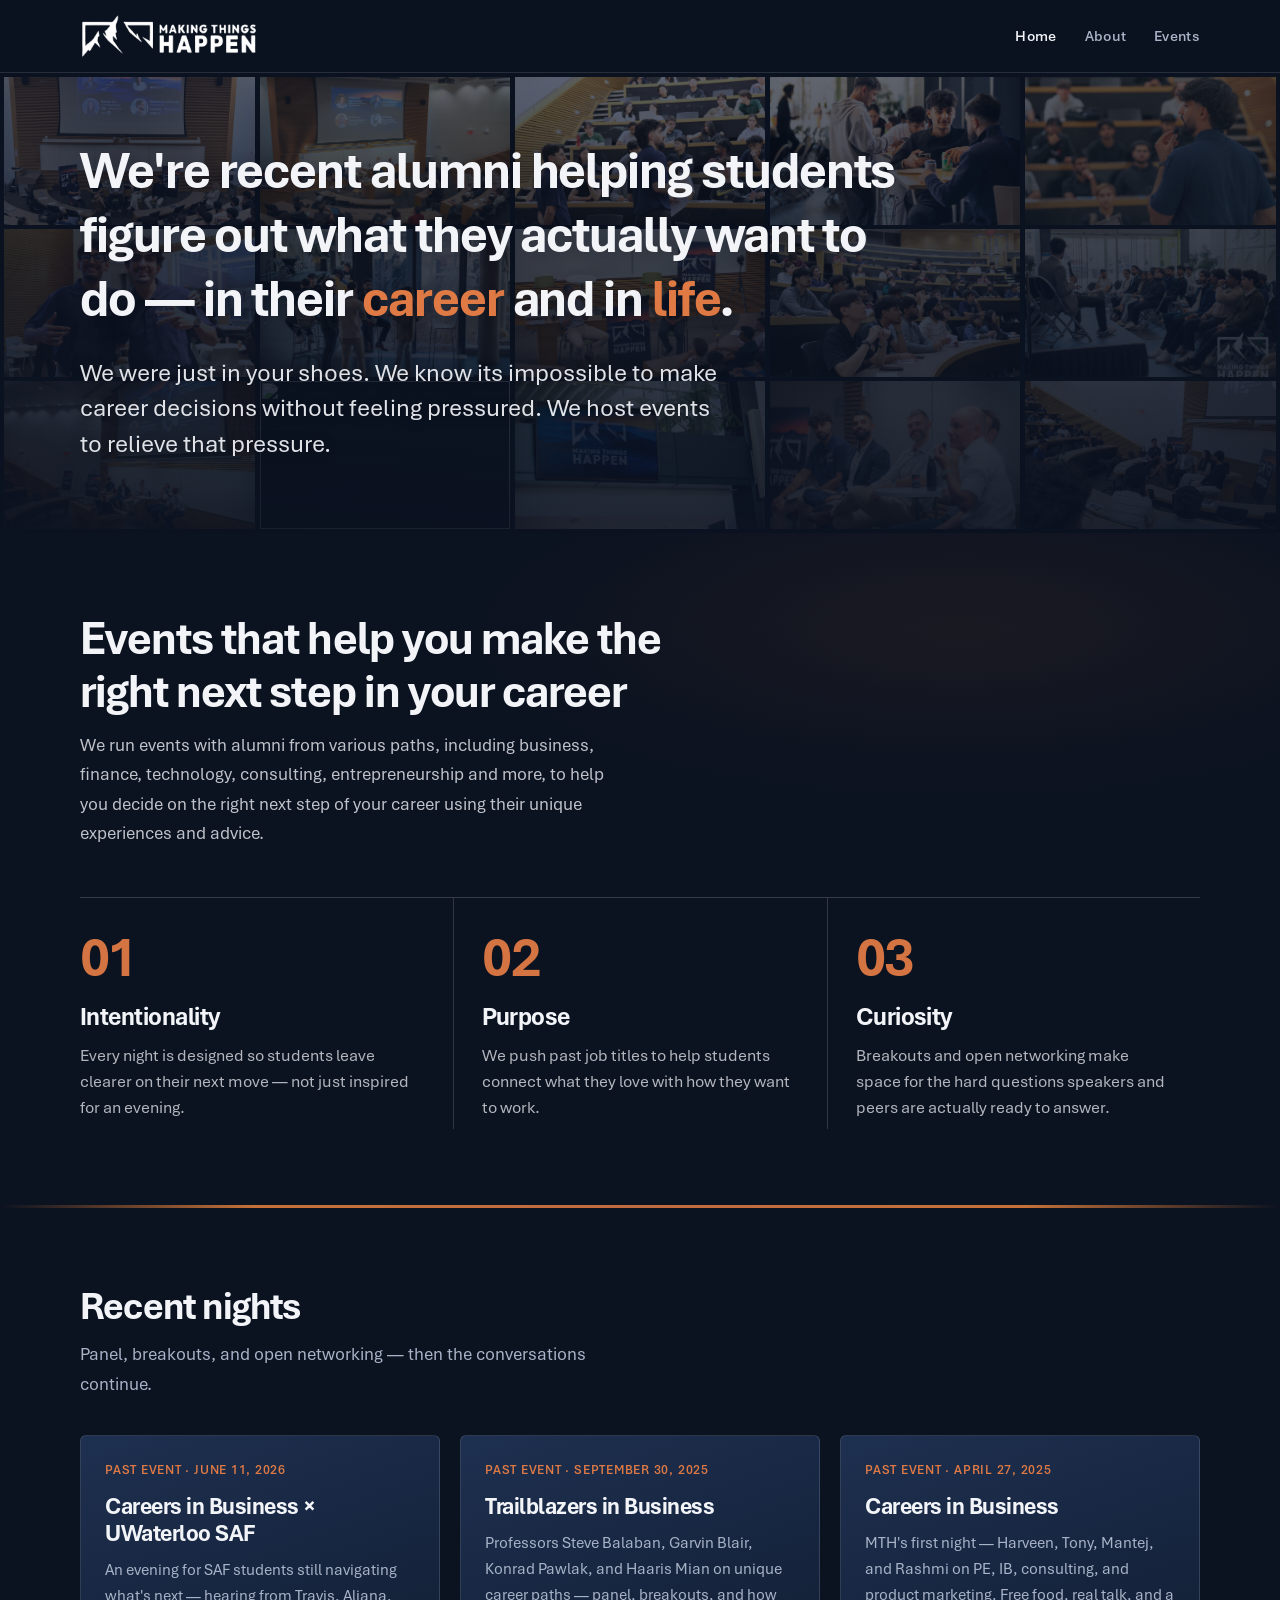
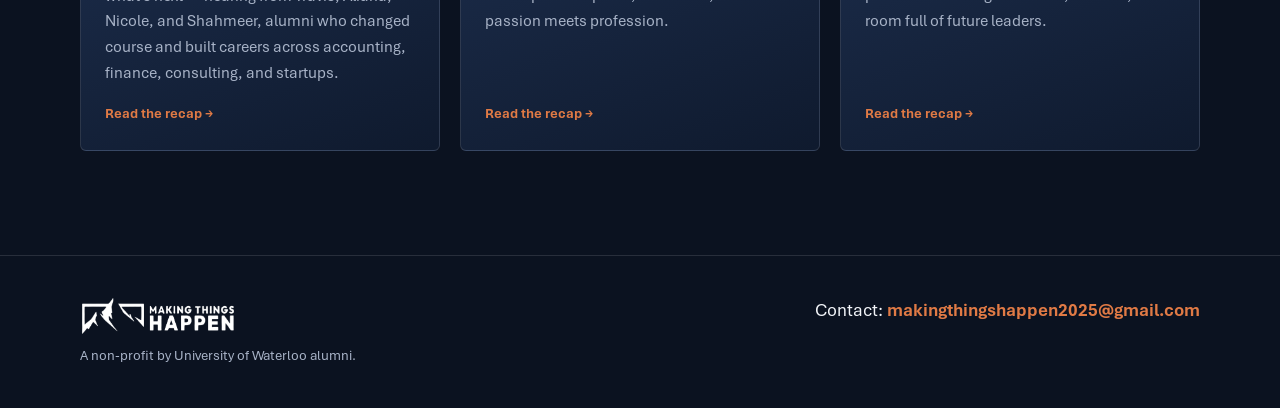
==== index.html @ bfaceff8 "photos" ====
<!DOCTYPE html>
<html lang="en">
  <head>
    <meta charset="utf-8" />
    <meta name="viewport" content="width=device-width, initial-scale=1" />
    <title>Making Things Happen</title>
    <meta
      name="description"
      content="Making Things Happen is a non-profit run by University of Waterloo alumni. Panel events, breakouts, and networking to help students figure out career and life."
    />
        <link rel="icon" href="assets/logos/MTH/favicon.png" type="image/png" />
    <link rel="stylesheet" href="css/styles.css" />
  </head>
  <body>
    <header class="site-header">
      <div class="container nav">
        <a class="logo" href="index.html">
          <img
            class="logo-img"
            src="assets/logos/MTH/mth-logo-horizontal.png"
            alt="Making Things Happen"
            width="480"
            height="120"
          />
        </a>
        <button class="nav-toggle" type="button" aria-label="Menu" aria-expanded="false">
          <span></span><span></span><span></span>
        </button>
        <ul class="nav-links">
          <li><a href="index.html" aria-current="page">Home</a></li>
          <li><a href="about.html">About</a></li>
          <li><a href="events/index.html">Events</a></li>
        </ul>
      </div>
    </header>

    <main>
      <section class="hero" aria-label="Introduction">
        <div class="hero-visual hero-collage" aria-hidden="true">
          <div class="hero-collage-grid">
            <img src="assets/photos/careers-in-business/14.jpg" alt="" loading="eager" />
            <img src="assets/photos/trailblazers-in-business/DSC09768.jpg" alt="" loading="eager" />
            <img src="assets/photos/careers-in-business/7.jpg" alt="" loading="eager" />
            <img src="assets/photos/careers-in-business-brampton/MFM04127-Enhanced-NR.jpg" alt="" loading="eager" />
            <img src="assets/photos/trailblazers-in-business/MFM07100.jpg" alt="" loading="eager" />
            <img src="assets/photos/careers-in-business/22.jpg" alt="" loading="eager" />
            <img src="assets/photos/careers-in-business-brampton/DSC08619-Enhanced-NR.jpg" alt="" loading="lazy" />
            <img src="assets/photos/trailblazers-in-business/MFM07058.jpg" alt="" loading="lazy" />
            <img src="assets/photos/careers-in-business/20.jpg" alt="" loading="lazy" />
            <img src="assets/photos/careers-in-business-brampton/DSC08756-Enhanced-NR.jpg" alt="" loading="lazy" />
            <img src="assets/photos/trailblazers-in-business/DSC09780.jpg" alt="" loading="lazy" />
            <img src="assets/photos/careers-in-business/34.jpg" alt="" loading="lazy" />
            <img src="assets/photos/careers-in-business-brampton/MFM04523-Enhanced-NR.jpg" alt="" loading="lazy" />
            <img src="assets/photos/trailblazers-in-business/MFM06890.jpg" alt="" loading="lazy" />
            <img src="assets/photos/careers-in-business/13.jpg" alt="" loading="lazy" />
          </div>
          <div class="hero-fade"></div>
        </div>
        <div class="hero-content reveal">
          <p class="hero-mission">
            We're recent alumni helping students figure out what they actually want to
            do — in their <span class="accent">career</span> and in
            <span class="accent">life</span>.
          </p>
          <p class="hero-diff">
            We were just in your shoes. We know its impossible to make career decisions
            without feeling pressured. We host events to relieve that pressure.
          </p>
        </div>
      </section>

      <section class="section section--values" id="what-we-do">
        <div class="section-values-bg" aria-hidden="true"></div>
        <div class="container section-values-inner">
          <div class="section-header reveal">
            <h2>Events that help you make the right next step in your career</h2>
            <p>
              We run events with alumni from various paths, including business, finance,
              technology, consulting, entrepreneurship and more, to help you decide on the
              right next step of your career using their unique experiences and advice.
            </p>
          </div>

          <div class="values-grid">
            <!-- PLACEHOLDER – REVIEW: value copy -->
            <article class="value-item reveal">
              <span class="value-num" aria-hidden="true">01</span>
              <h3>Intentionality</h3>
              <p>
                Every night is designed so students leave clearer on their next move — not
                just inspired for an evening.
              </p>
            </article>
            <article class="value-item reveal">
              <span class="value-num" aria-hidden="true">02</span>
              <h3>Purpose</h3>
              <p>
                We push past job titles to help students connect what they love with how
                they want to work.
              </p>
            </article>
            <article class="value-item reveal">
              <span class="value-num" aria-hidden="true">03</span>
              <h3>Curiosity</h3>
              <p>
                Breakouts and open networking make space for the hard questions speakers
                and peers are actually ready to answer.
              </p>
            </article>
          </div>
        </div>
      </section>

      <div class="section-break" aria-hidden="true"></div>

      <section class="section section--events" id="events">
        <div class="container">
          <div class="section-header reveal">
            <h2>Recent nights</h2>
            <!-- PLACEHOLDER – REVIEW: section supporting copy -->
            <p>Panel, breakouts, and open networking — then the conversations continue.</p>
          </div>

          <div class="event-grid">
            <a class="event-tile reveal" href="events/careers-in-business.html">
              <span class="event-tile-meta">Past event · June 11, 2026</span>
              <h3>Careers in Business × UWaterloo SAF</h3>
              <p>
                An evening for SAF students still navigating what's next — hearing from
                Travis, Aliana, Nicole, and Shahmeer, alumni who changed course and built
                careers across accounting, finance, consulting, and startups.
              </p>
              <span class="event-tile-cta">Read the recap →</span>
            </a>

            <a class="event-tile reveal" href="events/trailblazers-in-business.html">
              <span class="event-tile-meta">Past event · September 30, 2025</span>
              <h3>Trailblazers in Business</h3>
              <p>
                Professors Steve Balaban, Garvin Blair, Konrad Pawlak, and Haaris Mian on
                unique career paths — panel, breakouts, and how passion meets profession.
              </p>
              <span class="event-tile-cta">Read the recap →</span>
            </a>

            <a class="event-tile reveal" href="events/careers-in-business-brampton.html">
              <span class="event-tile-meta">Past event · April 27, 2025</span>
              <h3>Careers in Business</h3>
              <p>
                MTH's first night — Harveen, Tony, Mantej, and Rashmi on PE, IB, consulting,
                and product marketing. Free food, real talk, and a room full of future leaders.
              </p>
              <span class="event-tile-cta">Read the recap →</span>
            </a>
          </div>
        </div>
      </section>
    </main>

    <footer class="site-footer">
      <div class="container footer-inner">
        <div class="footer-brand">
          <a class="logo" href="index.html">
            <img
              class="logo-img"
              src="assets/logos/MTH/mth-logo-horizontal.png"
              alt="Making Things Happen"
              width="480"
              height="120"
            />
          </a>
          <!-- PLACEHOLDER – REVIEW: footer tagline -->
          <p class="footer-copy">A non-profit by University of Waterloo alumni.</p>
        </div>
        <p class="footer-contact">
          Contact:
          <!-- PLACEHOLDER – REVIEW: replace with real MTH inbox -->
          <a href="mailto:makingthingshappen2025@gmail.com">makingthingshappen2025@gmail.com</a>
        </p>
      </div>
    </footer>

    <script src="js/main.js"></script>
  </body>
</html>
---- css/styles.css ----
/* Making Things Happen — design tokens from event deck */
@font-face {
  font-family: Aptos;
  src: url("../assets/fonts/Aptos.ttf") format("truetype");
  font-weight: 400;
  font-style: normal;
  font-display: swap;
}

@font-face {
  font-family: Aptos;
  src: url("../assets/fonts/Aptos-SemiBold.ttf") format("truetype");
  font-weight: 600;
  font-style: normal;
  font-display: swap;
}

@font-face {
  font-family: Aptos;
  src: url("../assets/fonts/Aptos-Bold.ttf") format("truetype");
  font-weight: 700;
  font-style: normal;
  font-display: swap;
}

@font-face {
  font-family: Aptos;
  src: url("../assets/fonts/Aptos-ExtraBold.ttf") format("truetype");
  font-weight: 800;
  font-style: normal;
  font-display: swap;
}

@font-face {
  font-family: "Aptos Display";
  src: url("../assets/fonts/Aptos-Display.ttf") format("truetype");
  font-weight: 400;
  font-style: normal;
  font-display: swap;
}

@font-face {
  font-family: "Aptos Display";
  src: url("../assets/fonts/Aptos-Display-Bold.ttf") format("truetype");
  font-weight: 700;
  font-style: normal;
  font-display: swap;
}

:root {
  --navy-deep: #0b1220;
  --navy: #0f1a2e;
  --blue-mid: #16233d;
  --blue-soft: #1e3050;
  --amber-horizon: #e8823c;
  --accent: #e07a45;
  --accent-hover: #f08a55;
  --text: #f2f4f8;
  --text-muted: #a8b3c7;
  --border: rgba(242, 244, 248, 0.12);
  --placeholder: #2a3548;
  --font-display: "Aptos Display", Aptos, "Segoe UI", system-ui, sans-serif;
  --font-body: Aptos, "Segoe UI", system-ui, sans-serif;
  --max: 1120px;
  --nav-h: 4.5rem;
  --ease: cubic-bezier(0.22, 1, 0.36, 1);
}

*,
*::before,
*::after {
  box-sizing: border-box;
}

html {
  scroll-behavior: smooth;
}

body {
  margin: 0;
  font-family: var(--font-body);
  font-size: 1.125rem;
  line-height: 1.65;
  color: var(--text);
  background: var(--navy-deep);
  -webkit-font-smoothing: antialiased;
}

img {
  max-width: 100%;
  height: auto;
  display: block;
}

a {
  color: var(--accent);
  text-decoration-thickness: 1px;
  text-underline-offset: 0.2em;
  transition: color 0.2s ease;
}

a:hover {
  color: var(--accent-hover);
}

h1,
h2,
h3 {
  font-family: var(--font-display);
  font-weight: 700;
  line-height: 1.1;
  letter-spacing: -0.02em;
  margin: 0 0 0.75rem;
}

h1 {
  font-size: clamp(2.25rem, 5.5vw, 3.75rem);
}

h2 {
  font-size: clamp(1.75rem, 3.5vw, 2.5rem);
}

h3 {
  font-size: clamp(1.25rem, 2vw, 1.5rem);
}

p {
  margin: 0 0 1rem;
}

.accent {
  color: var(--accent);
}

.container {
  width: min(100% - 2.5rem, var(--max));
  margin-inline: auto;
}

.sr-only {
  position: absolute;
  width: 1px;
  height: 1px;
  padding: 0;
  margin: -1px;
  overflow: hidden;
  clip: rect(0, 0, 0, 0);
  border: 0;
}

/* —— Nav —— */
.site-header {
  position: sticky;
  top: 0;
  z-index: 100;
  background: rgba(11, 18, 32, 0.85);
  backdrop-filter: blur(12px);
  border-bottom: 1px solid var(--border);
}

.nav {
  display: flex;
  align-items: center;
  justify-content: space-between;
  min-height: var(--nav-h);
  gap: 1rem;
}

.logo {
  display: inline-flex;
  align-items: center;
  color: var(--text);
  text-decoration: none;
  flex-shrink: 0;
}

.logo:hover {
  color: var(--text);
  opacity: 0.92;
}

/* Horizontal lockup — black plate knocked out on dark chrome */
.logo-img {
  display: block;
  height: 2.85rem;
  width: auto;
  max-width: min(320px, 50vw);
  mix-blend-mode: screen;
}

.footer-brand .logo-img {
  height: 2.5rem;
}

@media (max-width: 640px) {
  .logo-img {
    height: 2.25rem;
  }
}

.nav-links {
  display: flex;
  align-items: center;
  gap: 1.75rem;
  list-style: none;
  margin: 0;
  padding: 0;
}

.nav-links a {
  color: var(--text-muted);
  text-decoration: none;
  font-size: 0.95rem;
  font-weight: 600;
  letter-spacing: 0.02em;
}

.nav-links a:hover,
.nav-links a[aria-current="page"] {
  color: var(--text);
}

.nav-toggle {
  display: none;
  background: none;
  border: 1px solid var(--border);
  color: var(--text);
  width: 2.5rem;
  height: 2.5rem;
  border-radius: 4px;
  cursor: pointer;
  padding: 0;
}

.nav-toggle span {
  display: block;
  width: 1.1rem;
  height: 2px;
  background: var(--text);
  margin: 5px auto;
}

@media (max-width: 640px) {
  .nav-toggle {
    display: block;
  }

  .nav-links {
    display: none;
    position: absolute;
    top: var(--nav-h);
    left: 0;
    right: 0;
    flex-direction: column;
    align-items: stretch;
    gap: 0;
    background: var(--navy);
    border-bottom: 1px solid var(--border);
    padding: 0.5rem 0;
  }

  .nav-links.is-open {
    display: flex;
  }

  .nav-links a {
    padding: 0.85rem 1.25rem;
  }
}

/* —— Hero (event photo collage + overlaid copy) —— */
.hero {
  position: relative;
  min-height: min(52vh, 460px);
  display: flex;
  align-items: center;
  overflow: hidden;
  background: var(--navy-deep);
}

.hero-visual {
  position: absolute;
  inset: 0;
  transform: translateZ(0);
  will-change: transform;
}

.hero-collage-grid {
  display: grid;
  grid-template-columns: repeat(5, 1fr);
  grid-template-rows: repeat(3, 1fr);
  gap: 0.28rem;
  width: 100%;
  height: 100%;
  padding: 0.28rem;
}

.hero-collage-grid img {
  width: 100%;
  height: 100%;
  object-fit: cover;
  display: block;
  min-height: 0;
}

.hero-fade {
  position: absolute;
  inset: 0;
  background:
    linear-gradient(
      180deg,
      rgba(11, 18, 32, 0.5) 0%,
      rgba(11, 18, 32, 0.72) 45%,
      rgba(11, 18, 32, 0.88) 100%
    ),
    linear-gradient(
      90deg,
      rgba(11, 18, 32, 0.45) 0%,
      rgba(11, 18, 32, 0.25) 50%,
      rgba(11, 18, 32, 0.4) 100%
    );
  pointer-events: none;
}

.hero-content {
  position: relative;
  z-index: 2;
  width: min(100% - 2.5rem, var(--max));
  margin: 0 auto;
  padding: 1.75rem 0 2rem;
}

@media (max-width: 900px) {
  .hero-collage-grid {
    grid-template-columns: repeat(4, 1fr);
    grid-template-rows: repeat(4, 1fr);
  }

  .hero-collage-grid img:nth-child(n + 13) {
    display: none;
  }
}

@media (max-width: 700px) {
  .hero {
    min-height: min(48vh, 400px);
  }

  .hero-collage-grid {
    grid-template-columns: repeat(3, 1fr);
    grid-template-rows: repeat(3, 1fr);
  }

  .hero-collage-grid img:nth-child(n + 10) {
    display: none;
  }

  .hero-content {
    padding: 1.35rem 0 1.5rem;
  }
}

.hero-mission {
  max-width: 52rem;
  font-family: var(--font-display);
  font-size: clamp(1.85rem, 4.8vw, 3.35rem);
  line-height: 1.2;
  font-weight: 700;
  letter-spacing: -0.02em;
  margin-bottom: 1.5rem;
  text-shadow: 0 2px 24px rgba(11, 18, 32, 0.45);
}

.hero-diff {
  max-width: 40rem;
  color: var(--text);
  font-size: clamp(1.15rem, 2.4vw, 1.55rem);
  line-height: 1.45;
  font-weight: 500;
  margin-bottom: 0;
  opacity: 0.92;
  text-shadow: 0 1px 16px rgba(11, 18, 32, 0.4);
}

.hero-diff .accent {
  color: var(--accent);
  font-weight: 700;
}

/* Page hero (inner pages) — same mountain treatment as home */
.page-hero {
  position: relative;
  padding: 3.5rem 0 2.75rem;
  border-bottom: 1px solid var(--border);
  background: var(--navy-deep);
  overflow: hidden;
}

.page-hero::before {
  content: "";
  position: absolute;
  inset: 0;
  background:
    linear-gradient(
      90deg,
      rgba(11, 18, 32, 0.78) 0%,
      rgba(11, 18, 32, 0.5) 55%,
      rgba(11, 18, 32, 0.35) 100%
    ),
    url("../assets/mth-background.png") center 40% / cover no-repeat;
  z-index: 0;
}

.page-hero .container {
  position: relative;
  z-index: 1;
}

.page-hero p {
  max-width: 36rem;
  color: var(--text-muted);
  margin-bottom: 0;
}

/* —— Sections —— */
.section {
  padding: 4.5rem 0;
}

.section--tight-top {
  padding-top: 0;
}

.prose-narrow {
  max-width: 40rem;
}

.section-header {
  margin-bottom: 2.25rem;
}

.section-header p {
  color: var(--text-muted);
  max-width: 34rem;
  margin-bottom: 0;
}

.section-label {
  font-size: 0.8rem;
  font-weight: 700;
  letter-spacing: 0.12em;
  text-transform: uppercase;
  color: var(--accent);
  margin-bottom: 0.5rem;
}

/* —— Values (mountain band + numbered columns) —— */
.section--values {
  position: relative;
  padding: 5rem 0 4.75rem;
  overflow: hidden;
  border: none;
  background: var(--navy-deep);
}

.section-values-bg {
  position: absolute;
  inset: 0;
  background:
    linear-gradient(
      180deg,
      rgba(11, 18, 32, 0.62) 0%,
      rgba(11, 18, 32, 0.78) 50%,
      rgba(11, 18, 32, 0.92) 100%
    ),
    radial-gradient(ellipse 70% 45% at 75% 15%, rgba(232, 130, 60, 0.2) 0%, transparent 55%),
    url("../assets/mth-background.png") center 35% / cover no-repeat;
  z-index: 0;
}

.section-values-inner {
  position: relative;
  z-index: 1;
}

.section--values .section-header {
  max-width: 40rem;
  margin-bottom: 3rem;
}

.section--values .section-header h2 {
  font-size: clamp(2rem, 4.5vw, 3rem);
}

.section--values .section-header p:not(.section-label) {
  color: rgba(242, 244, 248, 0.78);
  font-size: 1.12rem;
}

.values-grid {
  display: grid;
  grid-template-columns: repeat(3, 1fr);
  gap: 0;
  border-top: 1px solid rgba(242, 244, 248, 0.18);
}

@media (max-width: 800px) {
  .values-grid {
    grid-template-columns: 1fr;
    border-top: none;
  }
}

.value-item {
  position: relative;
  padding: 2rem 1.75rem 0.5rem 0;
  border: none;
  background: none;
}

.value-item + .value-item {
  padding-left: 1.75rem;
  border-left: 1px solid rgba(242, 244, 248, 0.16);
}

@media (max-width: 800px) {
  .value-item {
    padding: 1.75rem 0;
    border-top: 1px solid rgba(242, 244, 248, 0.16);
  }

  .value-item + .value-item {
    padding-left: 0;
    border-left: none;
  }
}

.value-num {
  display: block;
  font-family: var(--font-display);
  font-size: clamp(2.5rem, 5vw, 3.5rem);
  font-weight: 700;
  line-height: 1;
  letter-spacing: -0.03em;
  color: var(--accent);
  margin-bottom: 1rem;
  opacity: 0.95;
}

.value-item h3 {
  font-size: clamp(1.35rem, 2.5vw, 1.65rem);
  color: var(--text);
  margin-bottom: 0.75rem;
}

.value-item p {
  color: rgba(242, 244, 248, 0.72);
  font-size: 1.05rem;
  line-height: 1.55;
  margin-bottom: 0;
  max-width: 22rem;
}

/* Amber horizon rule between values and events */
.section-break {
  height: 3px;
  background: linear-gradient(
    90deg,
    transparent 0%,
    var(--amber-horizon) 20%,
    var(--accent) 50%,
    var(--amber-horizon) 80%,
    transparent 100%
  );
  opacity: 0.85;
}

.section--events {
  padding-top: 4.75rem;
  background: var(--navy-deep);
}

/* —— Event tiles —— */
.event-grid {
  display: grid;
  grid-template-columns: repeat(3, 1fr);
  gap: 1.25rem;
}

@media (max-width: 900px) {
  .event-grid {
    grid-template-columns: 1fr 1fr;
  }
}

@media (max-width: 560px) {
  .event-grid {
    grid-template-columns: 1fr;
  }
}

.event-tile {
  display: flex;
  flex-direction: column;
  min-height: 16rem;
  padding: 1.5rem;
  background: linear-gradient(160deg, var(--blue-soft) 0%, var(--navy) 100%);
  border: 1px solid var(--border);
  border-radius: 6px;
  color: var(--text);
  text-decoration: none;
  transition: border-color 0.25s var(--ease), transform 0.25s var(--ease);
}

.event-tile:hover {
  color: var(--text);
  border-color: rgba(224, 122, 69, 0.45);
  transform: translateY(-3px);
}

.event-tile.is-placeholder {
  background: var(--placeholder);
  border-style: dashed;
  opacity: 0.55;
  cursor: default;
  pointer-events: none;
}

.event-tile.is-placeholder:hover {
  transform: none;
  border-color: var(--border);
}

.event-tile-meta {
  font-size: 0.8rem;
  font-weight: 600;
  letter-spacing: 0.06em;
  text-transform: uppercase;
  color: var(--accent);
  margin-bottom: 0.75rem;
}

.event-tile.is-placeholder .event-tile-meta {
  color: var(--text-muted);
}

.event-tile h3 {
  margin-bottom: 0.65rem;
}

.event-tile p {
  color: var(--text-muted);
  font-size: 0.98rem;
  flex: 1;
  margin-bottom: 1rem;
}

.event-tile-cta {
  font-size: 0.9rem;
  font-weight: 700;
  color: var(--accent);
  margin-top: auto;
}

/* —— Team —— */
.team-grid {
  display: grid;
  grid-template-columns: repeat(2, minmax(0, 260px));
  justify-content: center;
  gap: 2.75rem 3.5rem;
  margin-inline: auto;
}

@media (max-width: 700px) {
  .team-grid {
    grid-template-columns: minmax(0, 260px);
    gap: 3rem;
  }
}

.team-card {
  display: flex;
  flex-direction: column;
  align-items: center;
  text-align: center;
  gap: 1.15rem;
}

.team-photo {
  width: 100%;
  aspect-ratio: 1 / 1;
  background: var(--placeholder);
  border: 1px solid var(--border);
  border-radius: 4px;
  overflow: hidden;
}

.team-photo img {
  width: 100%;
  height: 100%;
  object-fit: cover;
}

.team-info {
  display: flex;
  flex-direction: column;
  align-items: center;
  width: 100%;
}

.team-name {
  margin-bottom: 0.2rem;
  font-size: clamp(1.35rem, 2.5vw, 1.65rem);
}

.team-school {
  color: var(--text-muted);
  font-size: 1rem;
  margin-bottom: 1.15rem;
}

.employer-logos {
  display: flex;
  flex-direction: column;
  align-items: center;
  justify-content: flex-start;
  gap: 1.15rem;
  width: 100%;
}

/* Shared logo slot — same visual weight, truly centered */
.employer-logos img {
  display: block;
  width: 132px;
  height: 40px;
  margin-inline: auto;
  object-fit: contain;
  object-position: center;
  opacity: 0.95;
}

.employer-logos img.logo-bcg {
  width: 168px;
  height: 56px;
}

/* Dark wordmarks that need to read white on navy */
.employer-logos img.logo-invert {
  filter: brightness(0) invert(1);
}

/* —— Event recap —— */
.event-banner {
  position: relative;
  min-height: 280px;
  background:
    radial-gradient(ellipse 80% 60% at 50% 100%, rgba(232, 130, 60, 0.4) 0%, transparent 60%),
    linear-gradient(180deg, var(--blue-mid) 0%, var(--navy-deep) 100%);
  border-bottom: 1px solid var(--border);
  display: flex;
  align-items: flex-end;
}

.event-banner .container {
  padding: 3rem 0 2.5rem;
}

.event-banner .event-tile-meta {
  margin-bottom: 0.5rem;
}

.panel-list {
  list-style: none;
  margin: 0;
  padding: 0;
  display: grid;
  grid-template-columns: repeat(4, 1fr);
  gap: 1.5rem;
}

@media (max-width: 900px) {
  .panel-list {
    grid-template-columns: repeat(2, 1fr);
  }
}

@media (max-width: 480px) {
  .panel-list {
    grid-template-columns: 1fr;
  }
}

.panel-list li {
  display: flex;
  flex-direction: column;
  gap: 0.85rem;
  padding: 0;
  border: none;
}

.panel-list li:first-child {
  border-top: none;
}

.panel-photo {
  aspect-ratio: 1 / 1;
  border-radius: 4px;
  overflow: hidden;
  background: var(--placeholder);
  border: 1px solid var(--border);
}

.panel-photo img {
  width: 100%;
  height: 100%;
  object-fit: cover;
}

.panel-name {
  font-family: var(--font-display);
  font-size: 1.05rem;
  font-weight: 700;
  margin: 0;
}

.panel-role {
  color: var(--text-muted);
  font-size: 0.95rem;
  margin: 0;
  line-height: 1.35;
}

.photo-gallery {
  display: grid;
  grid-template-columns: repeat(3, 1fr);
  gap: 0.75rem;
}

@media (max-width: 700px) {
  .photo-gallery {
    grid-template-columns: 1fr 1fr;
  }
}

.photo-slot {
  aspect-ratio: 4 / 3;
  background: var(--placeholder);
  border-radius: 4px;
  overflow: hidden;
}

.photo-slot img {
  width: 100%;
  height: 100%;
  object-fit: cover;
  display: block;
}

.takeaways {
  background: var(--navy);
  border: 1px solid var(--border);
  border-radius: 6px;
  padding: 1.75rem 1.5rem;
}

.takeaways ul {
  margin: 0;
  padding-left: 1.25rem;
  color: var(--text-muted);
}

.takeaways li {
  margin-bottom: 0.5rem;
}

.takeaways li:last-child {
  margin-bottom: 0;
}

.back-link {
  margin-top: 2rem;
  color: var(--text-muted);
}

/* —— Footer —— */
.site-footer {
  border-top: 1px solid var(--border);
  padding: 2.5rem 0;
  margin-top: 2rem;
}

.footer-inner {
  display: flex;
  flex-wrap: wrap;
  align-items: flex-start;
  justify-content: space-between;
  gap: 1.5rem;
}

.footer-brand {
  display: flex;
  flex-direction: column;
  gap: 0.5rem;
}

.footer-copy {
  color: var(--text-muted);
  font-size: 0.9rem;
  margin: 0;
}

.footer-contact a {
  font-weight: 700;
  text-decoration: none;
}

.footer-contact a:hover {
  text-decoration: underline;
}

/* —— Reveal on scroll —— */
.reveal {
  opacity: 0;
  transform: translateY(18px);
  transition: opacity 0.7s var(--ease), transform 0.7s var(--ease);
}

.reveal.is-visible {
  opacity: 1;
  transform: none;
}

.hero .reveal.is-visible {
  transition-delay: 0.1s;
}
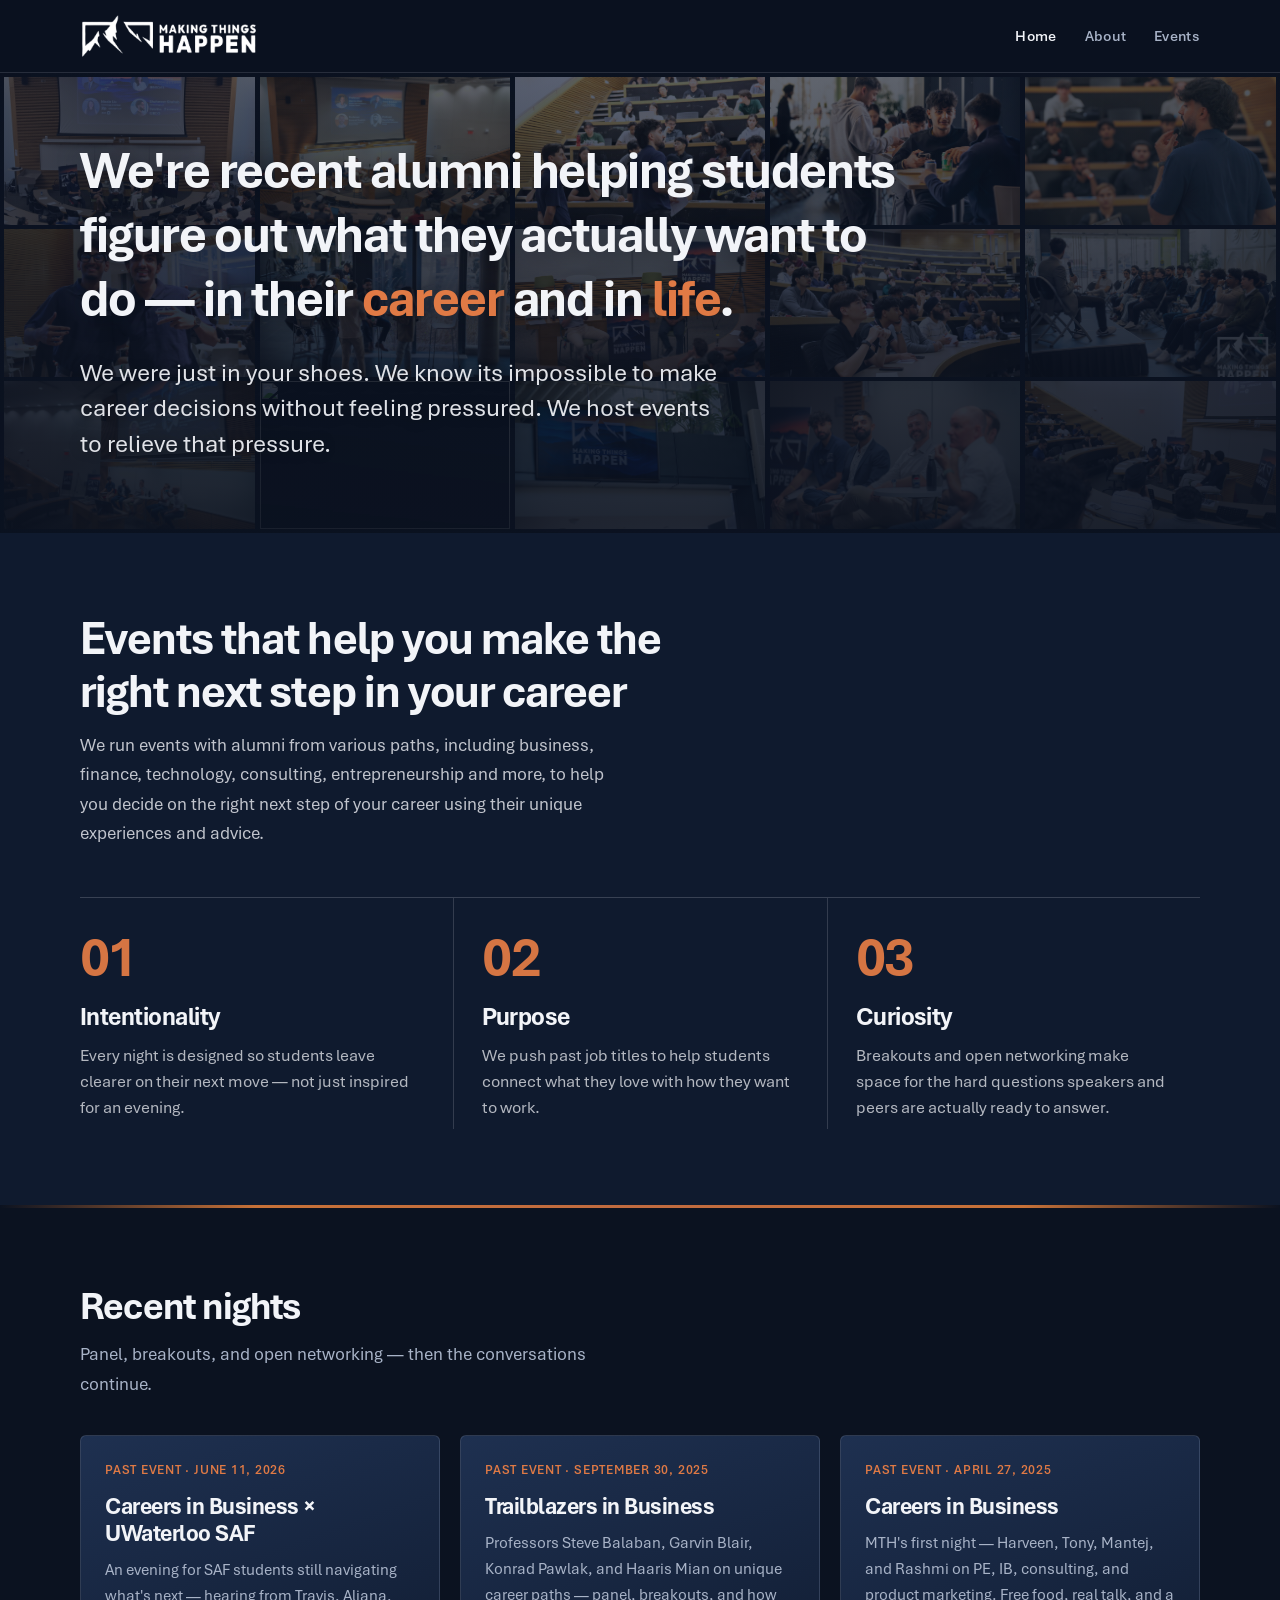
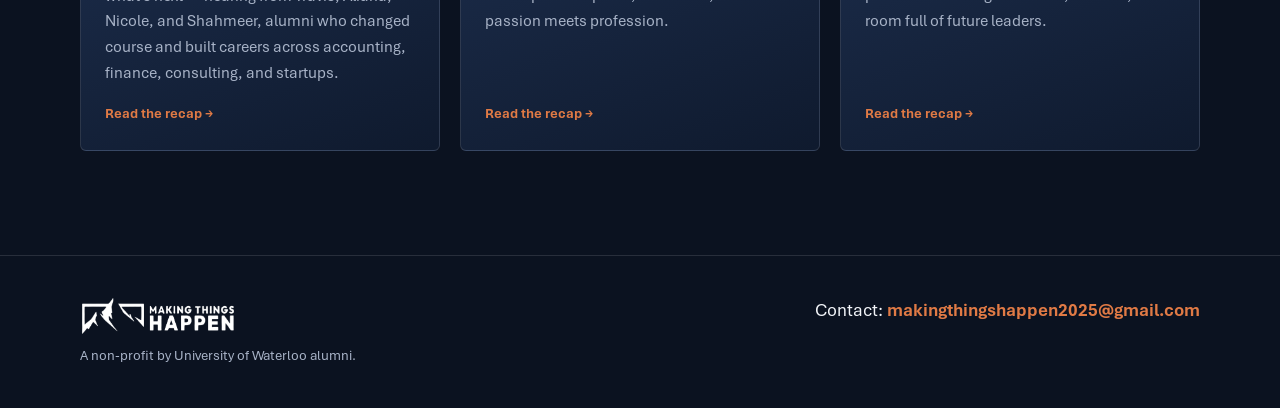
==== commit 9592e450: "background" ====
--- a/index.html
+++ b/index.html
@@ -70,7 +70,6 @@
       </section>
 
       <section class="section section--values" id="what-we-do">
-        <div class="section-values-bg" aria-hidden="true"></div>
         <div class="container section-values-inner">
           <div class="section-header reveal">
             <h2>Events that help you make the right next step in your career</h2>
--- a/css/styles.css
+++ b/css/styles.css
@@ -455,28 +455,13 @@
   margin-bottom: 0.5rem;
 }
 
-/* —— Values (mountain band + numbered columns) —— */
+/* —— Values (numbered columns — distinct from event tiles) —— */
 .section--values {
   position: relative;
   padding: 5rem 0 4.75rem;
   overflow: hidden;
   border: none;
-  background: var(--navy-deep);
-}
-
-.section-values-bg {
-  position: absolute;
-  inset: 0;
-  background:
-    linear-gradient(
-      180deg,
-      rgba(11, 18, 32, 0.62) 0%,
-      rgba(11, 18, 32, 0.78) 50%,
-      rgba(11, 18, 32, 0.92) 100%
-    ),
-    radial-gradient(ellipse 70% 45% at 75% 15%, rgba(232, 130, 60, 0.2) 0%, transparent 55%),
-    url("../assets/mth-background.png") center 35% / cover no-repeat;
-  z-index: 0;
+  background: var(--navy);
 }
 
 .section-values-inner {
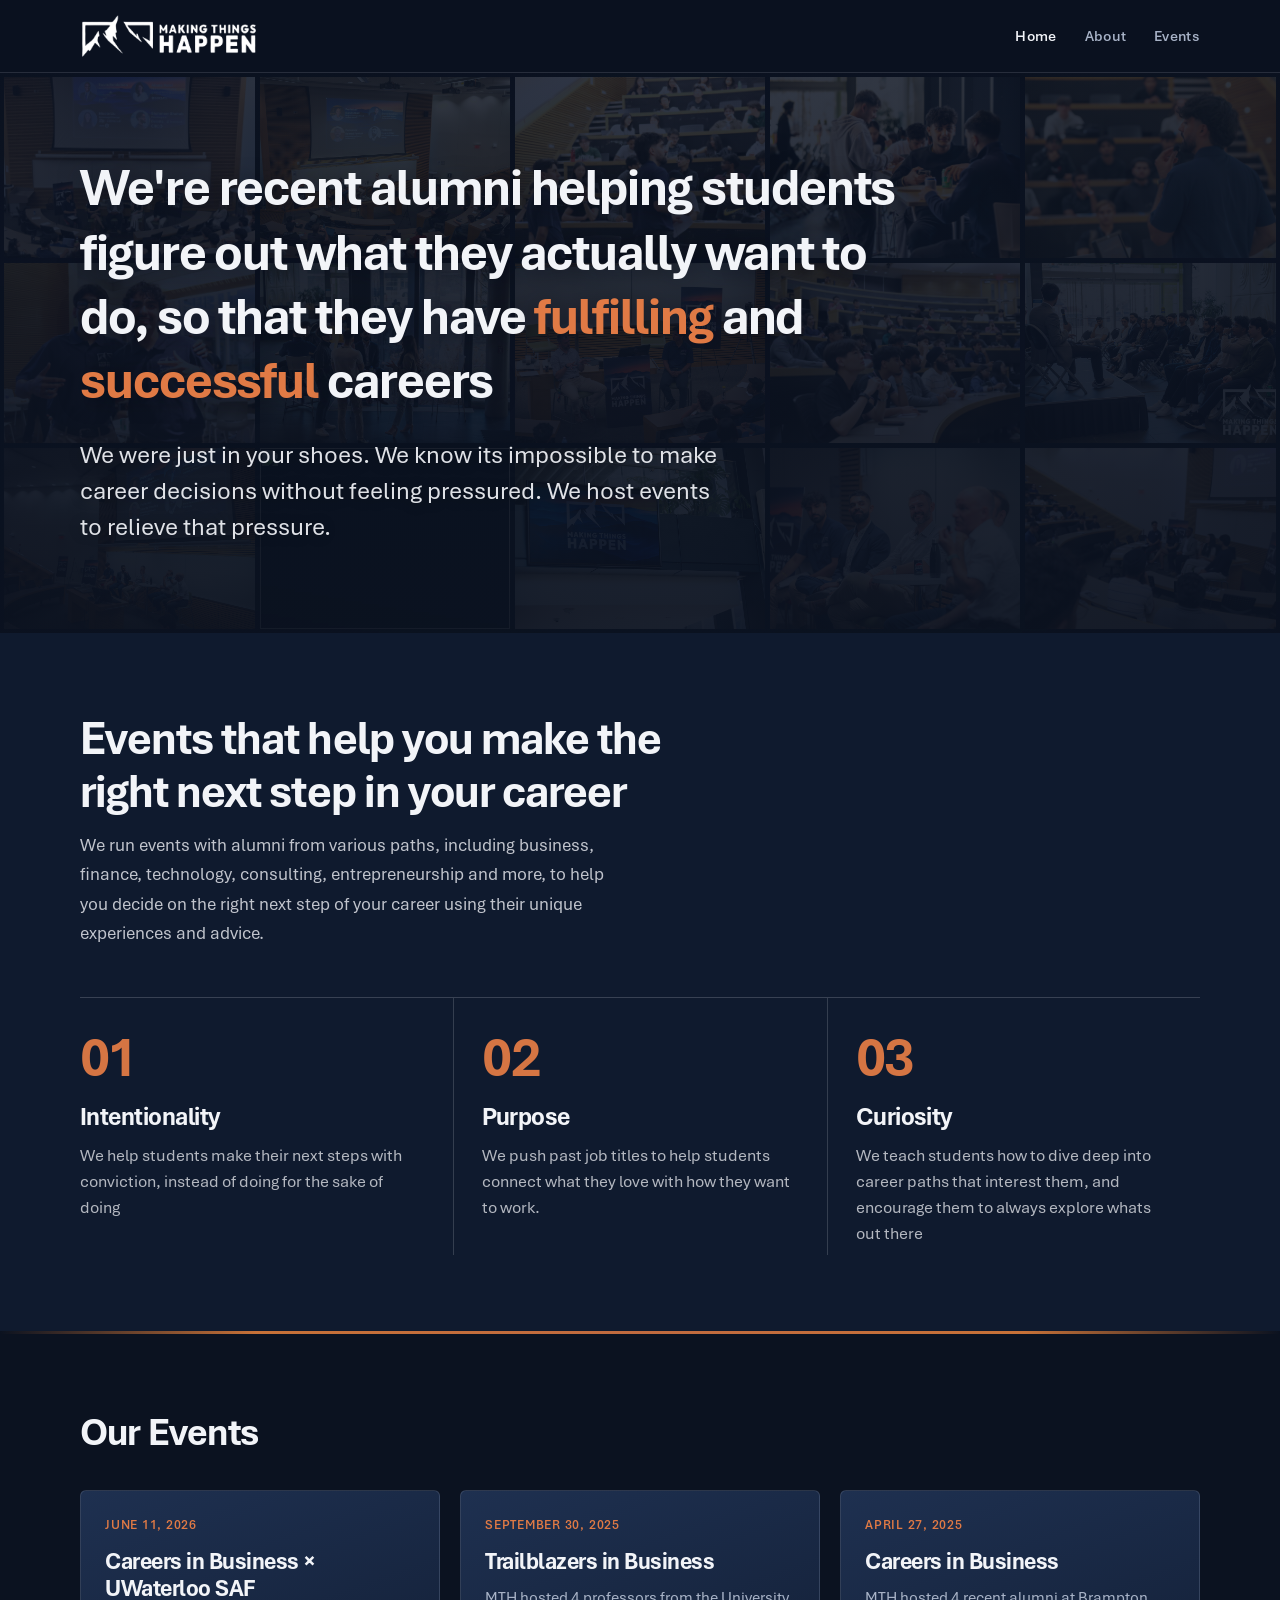
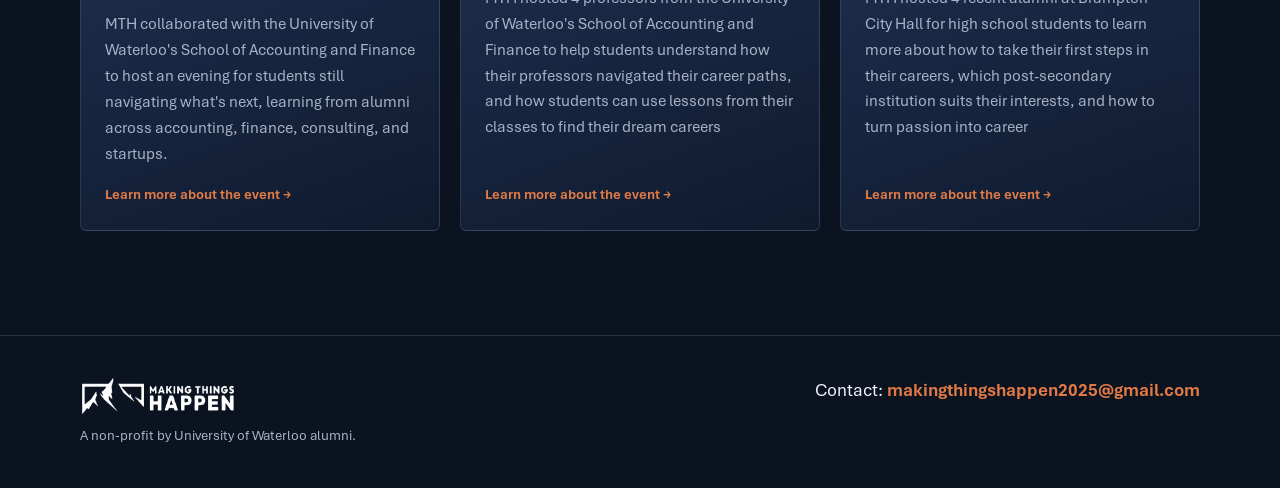
==== commit 919c6aed: "text" ====
--- a/index.html
+++ b/index.html
@@ -59,8 +59,8 @@
         <div class="hero-content reveal">
           <p class="hero-mission">
             We're recent alumni helping students figure out what they actually want to
-            do — in their <span class="accent">career</span> and in
-            <span class="accent">life</span>.
+            do, so that they have <span class="accent">fulfilling</span> and
+            <span class="accent">successful</span> careers
           </p>
           <p class="hero-diff">
             We were just in your shoes. We know its impossible to make career decisions
@@ -86,8 +86,8 @@
               <span class="value-num" aria-hidden="true">01</span>
               <h3>Intentionality</h3>
               <p>
-                Every night is designed so students leave clearer on their next move — not
-                just inspired for an evening.
+                We help students make their next steps with conviction, instead of doing
+                for the sake of doing
               </p>
             </article>
             <article class="value-item reveal">
@@ -102,8 +102,8 @@
               <span class="value-num" aria-hidden="true">03</span>
               <h3>Curiosity</h3>
               <p>
-                Breakouts and open networking make space for the hard questions speakers
-                and peers are actually ready to answer.
+                We teach students how to dive deep into career paths that interest them,
+                and encourage them to always explore whats out there
               </p>
             </article>
           </div>
@@ -115,41 +115,43 @@
       <section class="section section--events" id="events">
         <div class="container">
           <div class="section-header reveal">
-            <h2>Recent nights</h2>
-            <!-- PLACEHOLDER – REVIEW: section supporting copy -->
-            <p>Panel, breakouts, and open networking — then the conversations continue.</p>
+            <h2>Our Events</h2>
           </div>
 
           <div class="event-grid">
             <a class="event-tile reveal" href="events/careers-in-business.html">
-              <span class="event-tile-meta">Past event · June 11, 2026</span>
+              <span class="event-tile-meta">June 11, 2026</span>
               <h3>Careers in Business × UWaterloo SAF</h3>
               <p>
-                An evening for SAF students still navigating what's next — hearing from
-                Travis, Aliana, Nicole, and Shahmeer, alumni who changed course and built
-                careers across accounting, finance, consulting, and startups.
+                MTH collaborated with the University of Waterloo's School of Accounting and
+                Finance to host an evening for students still navigating what's next, learning
+                from alumni across accounting, finance, consulting, and startups.
               </p>
-              <span class="event-tile-cta">Read the recap →</span>
+              <span class="event-tile-cta">Learn more about the event →</span>
             </a>
 
             <a class="event-tile reveal" href="events/trailblazers-in-business.html">
-              <span class="event-tile-meta">Past event · September 30, 2025</span>
+              <span class="event-tile-meta">September 30, 2025</span>
               <h3>Trailblazers in Business</h3>
               <p>
-                Professors Steve Balaban, Garvin Blair, Konrad Pawlak, and Haaris Mian on
-                unique career paths — panel, breakouts, and how passion meets profession.
+                MTH hosted 4 professors from the University of Waterloo's School of Accounting
+                and Finance to help students understand how their professors navigated their
+                career paths, and how students can use lessons from their classes to find their
+                dream careers
               </p>
-              <span class="event-tile-cta">Read the recap →</span>
+              <span class="event-tile-cta">Learn more about the event →</span>
             </a>
 
             <a class="event-tile reveal" href="events/careers-in-business-brampton.html">
-              <span class="event-tile-meta">Past event · April 27, 2025</span>
+              <span class="event-tile-meta">April 27, 2025</span>
               <h3>Careers in Business</h3>
               <p>
-                MTH's first night — Harveen, Tony, Mantej, and Rashmi on PE, IB, consulting,
-                and product marketing. Free food, real talk, and a room full of future leaders.
+                MTH hosted 4 recent alumni at Brampton City Hall for high school students to
+                learn more about how to take their first steps in their careers, which
+                post-secondary institution suits their interests, and how to turn passion into
+                career
               </p>
-              <span class="event-tile-cta">Read the recap →</span>
+              <span class="event-tile-cta">Learn more about the event →</span>
             </a>
           </div>
         </div>
--- a/css/styles.css
+++ b/css/styles.css
@@ -272,7 +272,7 @@
 /* —— Hero (event photo collage + overlaid copy) —— */
 .hero {
   position: relative;
-  min-height: min(52vh, 460px);
+  min-height: min(64vh, 560px);
   display: flex;
   align-items: center;
   overflow: hidden;
@@ -310,15 +310,15 @@
   background:
     linear-gradient(
       180deg,
-      rgba(11, 18, 32, 0.5) 0%,
-      rgba(11, 18, 32, 0.72) 45%,
-      rgba(11, 18, 32, 0.88) 100%
+      rgba(11, 18, 32, 0.72) 0%,
+      rgba(11, 18, 32, 0.82) 45%,
+      rgba(11, 18, 32, 0.9) 100%
     ),
     linear-gradient(
       90deg,
-      rgba(11, 18, 32, 0.45) 0%,
-      rgba(11, 18, 32, 0.25) 50%,
-      rgba(11, 18, 32, 0.4) 100%
+      rgba(11, 18, 32, 0.55) 0%,
+      rgba(11, 18, 32, 0.4) 50%,
+      rgba(11, 18, 32, 0.5) 100%
     );
   pointer-events: none;
 }
@@ -328,7 +328,7 @@
   z-index: 2;
   width: min(100% - 2.5rem, var(--max));
   margin: 0 auto;
-  padding: 1.75rem 0 2rem;
+  padding: 3rem 0 3.25rem;
 }
 
 @media (max-width: 900px) {
@@ -344,7 +344,7 @@
 
 @media (max-width: 700px) {
   .hero {
-    min-height: min(48vh, 400px);
+    min-height: min(58vh, 480px);
   }
 
   .hero-collage-grid {
@@ -357,7 +357,7 @@
   }
 
   .hero-content {
-    padding: 1.35rem 0 1.5rem;
+    padding: 2.25rem 0 2.5rem;
   }
 }
 
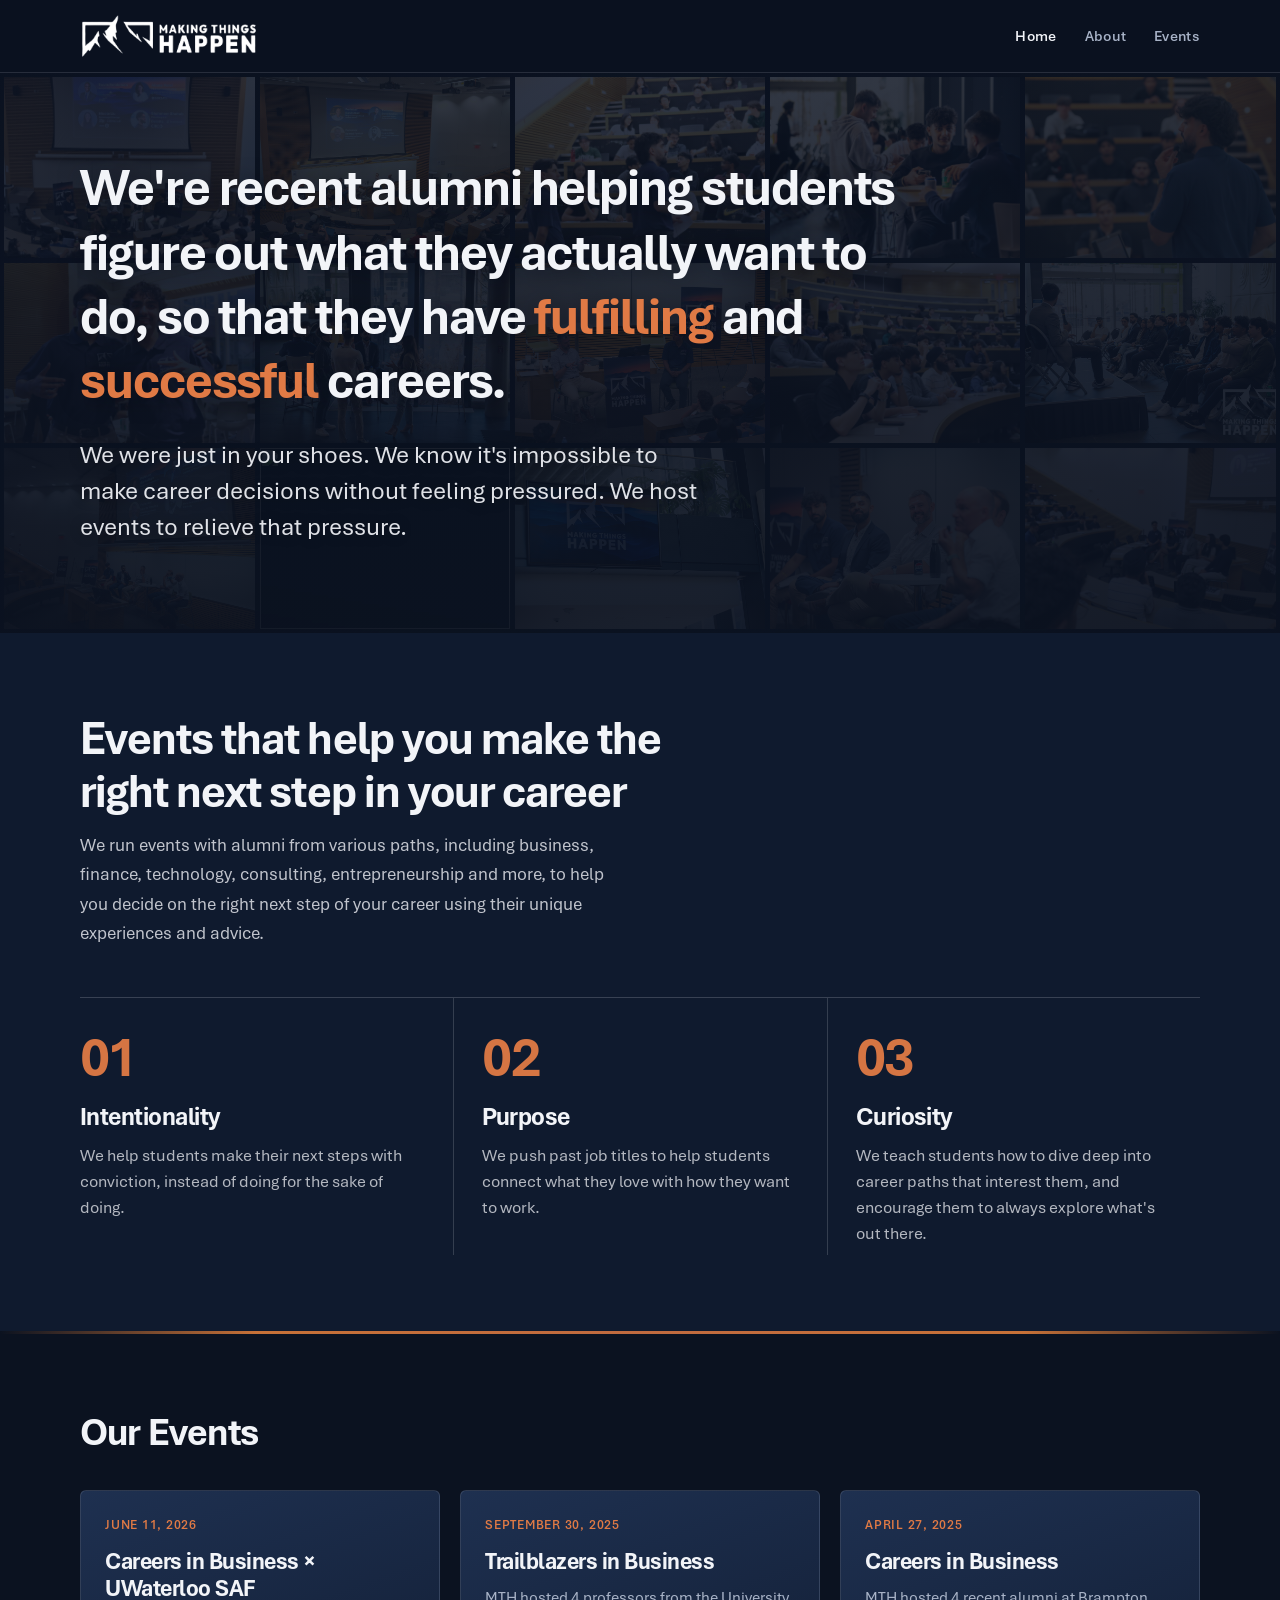
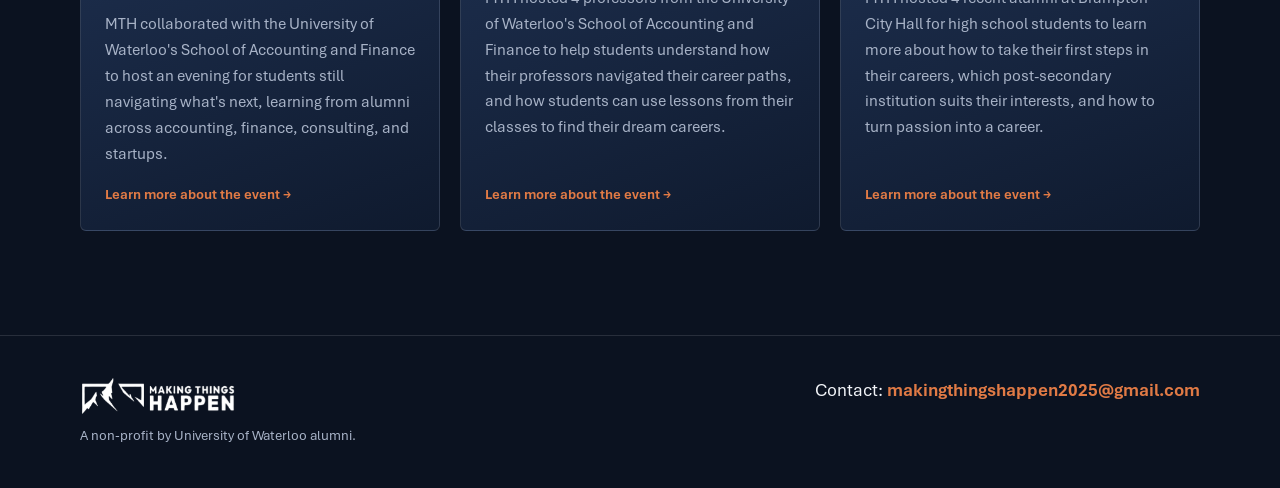
==== commit ed65bc0c: "text" ====
--- a/index.html
+++ b/index.html
@@ -60,10 +60,10 @@
           <p class="hero-mission">
             We're recent alumni helping students figure out what they actually want to
             do, so that they have <span class="accent">fulfilling</span> and
-            <span class="accent">successful</span> careers
+            <span class="accent">successful</span> careers.
           </p>
           <p class="hero-diff">
-            We were just in your shoes. We know its impossible to make career decisions
+            We were just in your shoes. We know it's impossible to make career decisions
             without feeling pressured. We host events to relieve that pressure.
           </p>
         </div>
@@ -87,7 +87,7 @@
               <h3>Intentionality</h3>
               <p>
                 We help students make their next steps with conviction, instead of doing
-                for the sake of doing
+                for the sake of doing.
               </p>
             </article>
             <article class="value-item reveal">
@@ -103,7 +103,7 @@
               <h3>Curiosity</h3>
               <p>
                 We teach students how to dive deep into career paths that interest them,
-                and encourage them to always explore whats out there
+                and encourage them to always explore what's out there.
               </p>
             </article>
           </div>
@@ -137,7 +137,7 @@
                 MTH hosted 4 professors from the University of Waterloo's School of Accounting
                 and Finance to help students understand how their professors navigated their
                 career paths, and how students can use lessons from their classes to find their
-                dream careers
+                dream careers.
               </p>
               <span class="event-tile-cta">Learn more about the event →</span>
             </a>
@@ -149,7 +149,7 @@
                 MTH hosted 4 recent alumni at Brampton City Hall for high school students to
                 learn more about how to take their first steps in their careers, which
                 post-secondary institution suits their interests, and how to turn passion into
-                career
+                a career.
               </p>
               <span class="event-tile-cta">Learn more about the event →</span>
             </a>
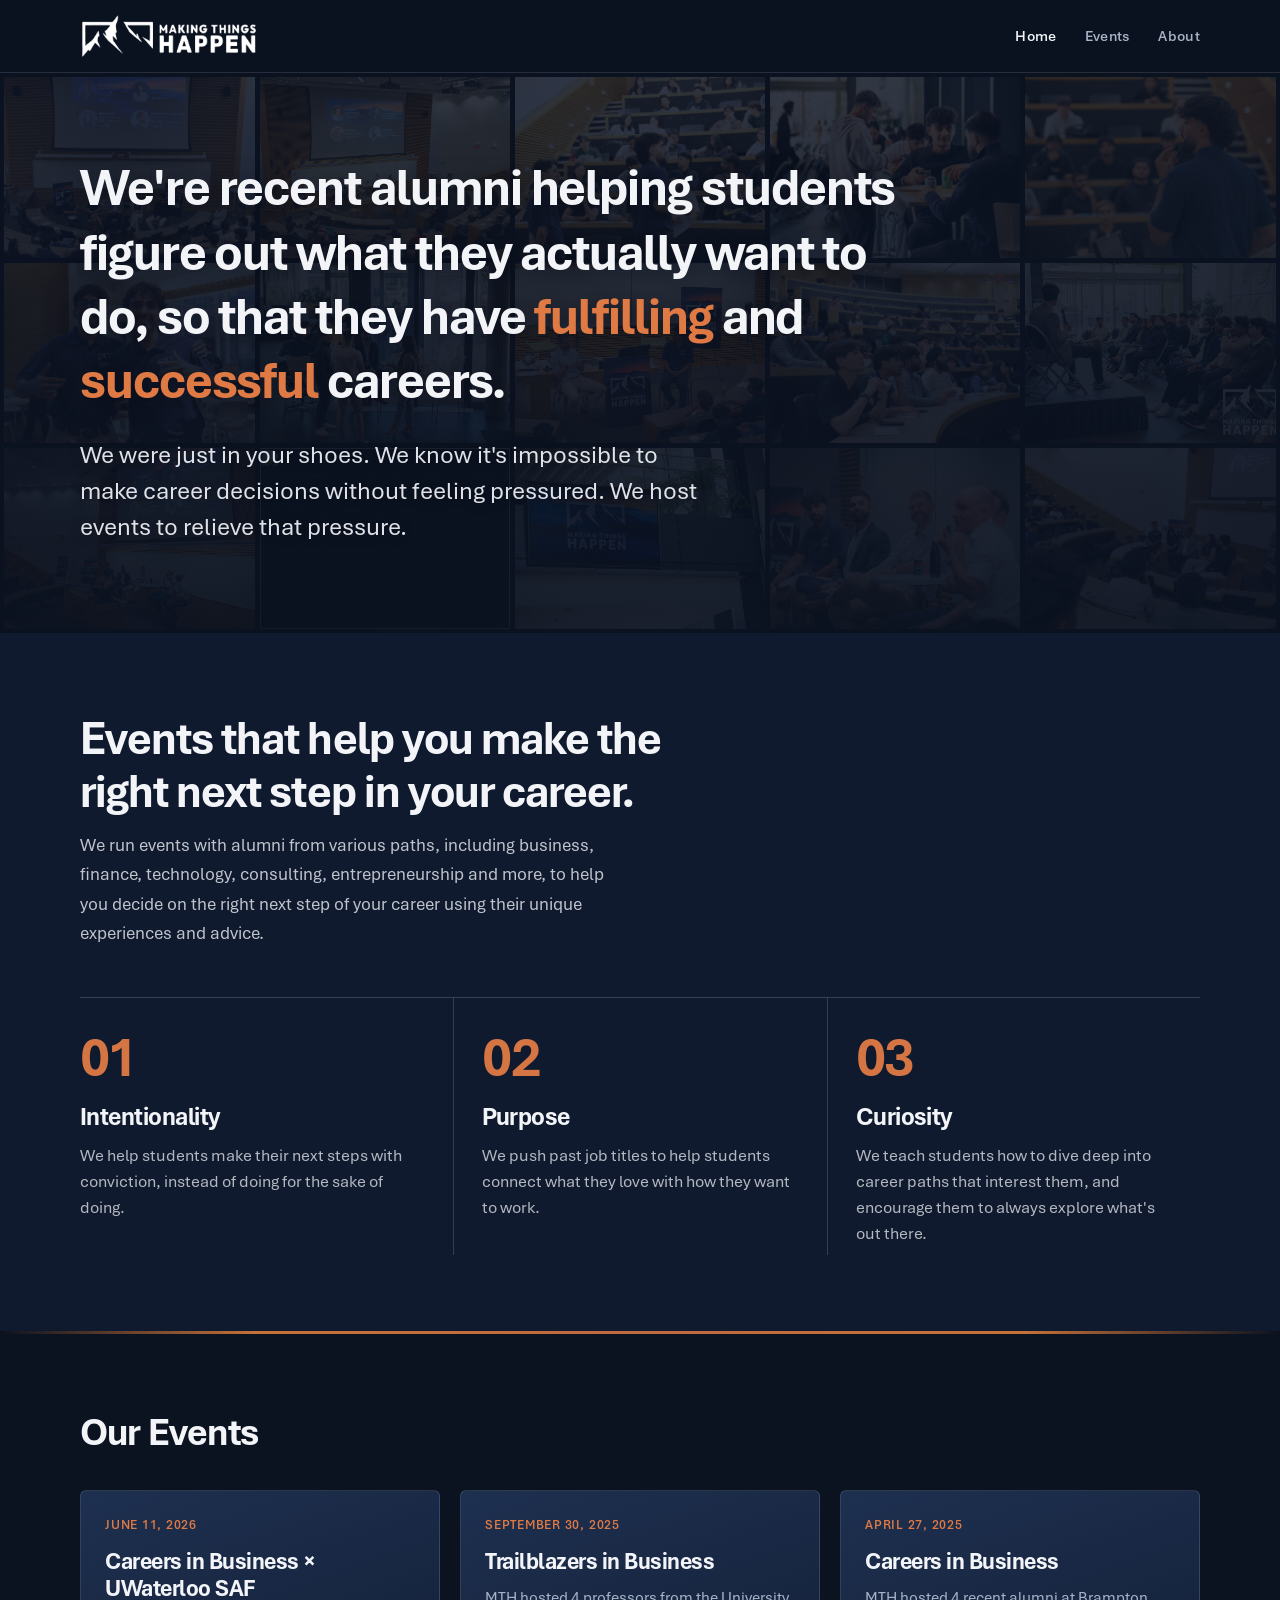
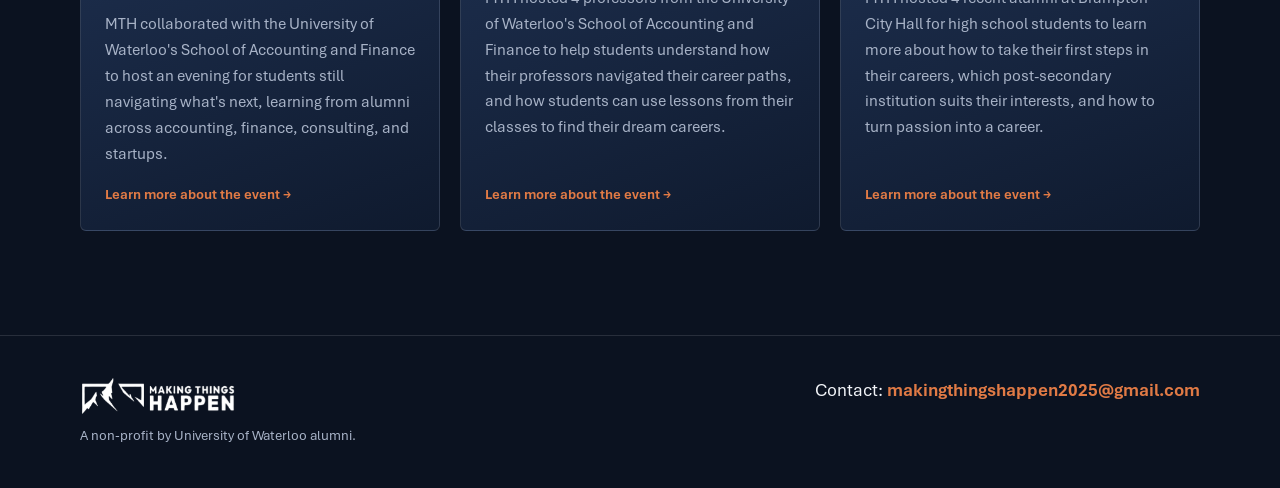
==== commit 38b7f3d9: "Small fixes" ====
--- a/index.html
+++ b/index.html
@@ -14,7 +14,7 @@
   <body>
     <header class="site-header">
       <div class="container nav">
-        <a class="logo" href="index.html">
+        <a class="logo" href="./">
           <img
             class="logo-img"
             src="assets/logos/MTH/mth-logo-horizontal.png"
@@ -27,9 +27,9 @@
           <span></span><span></span><span></span>
         </button>
         <ul class="nav-links">
-          <li><a href="index.html" aria-current="page">Home</a></li>
-          <li><a href="about.html">About</a></li>
-          <li><a href="events/index.html">Events</a></li>
+          <li><a href="./" aria-current="page">Home</a></li>
+          <li><a href="events">Events</a></li>
+          <li><a href="about">About</a></li>
         </ul>
       </div>
     </header>
@@ -72,7 +72,7 @@
       <section class="section section--values" id="what-we-do">
         <div class="container section-values-inner">
           <div class="section-header reveal">
-            <h2>Events that help you make the right next step in your career</h2>
+            <h2>Events that help you make the right next step in your career.</h2>
             <p>
               We run events with alumni from various paths, including business, finance,
               technology, consulting, entrepreneurship and more, to help you decide on the
@@ -119,7 +119,7 @@
           </div>
 
           <div class="event-grid">
-            <a class="event-tile reveal" href="events/careers-in-business.html">
+            <a class="event-tile reveal" href="events/careers-in-business">
               <span class="event-tile-meta">June 11, 2026</span>
               <h3>Careers in Business × UWaterloo SAF</h3>
               <p>
@@ -130,7 +130,7 @@
               <span class="event-tile-cta">Learn more about the event →</span>
             </a>
 
-            <a class="event-tile reveal" href="events/trailblazers-in-business.html">
+            <a class="event-tile reveal" href="events/trailblazers-in-business">
               <span class="event-tile-meta">September 30, 2025</span>
               <h3>Trailblazers in Business</h3>
               <p>
@@ -142,7 +142,7 @@
               <span class="event-tile-cta">Learn more about the event →</span>
             </a>
 
-            <a class="event-tile reveal" href="events/careers-in-business-brampton.html">
+            <a class="event-tile reveal" href="events/careers-in-business-brampton">
               <span class="event-tile-meta">April 27, 2025</span>
               <h3>Careers in Business</h3>
               <p>
@@ -161,7 +161,7 @@
     <footer class="site-footer">
       <div class="container footer-inner">
         <div class="footer-brand">
-          <a class="logo" href="index.html">
+          <a class="logo" href="./">
             <img
               class="logo-img"
               src="assets/logos/MTH/mth-logo-horizontal.png"
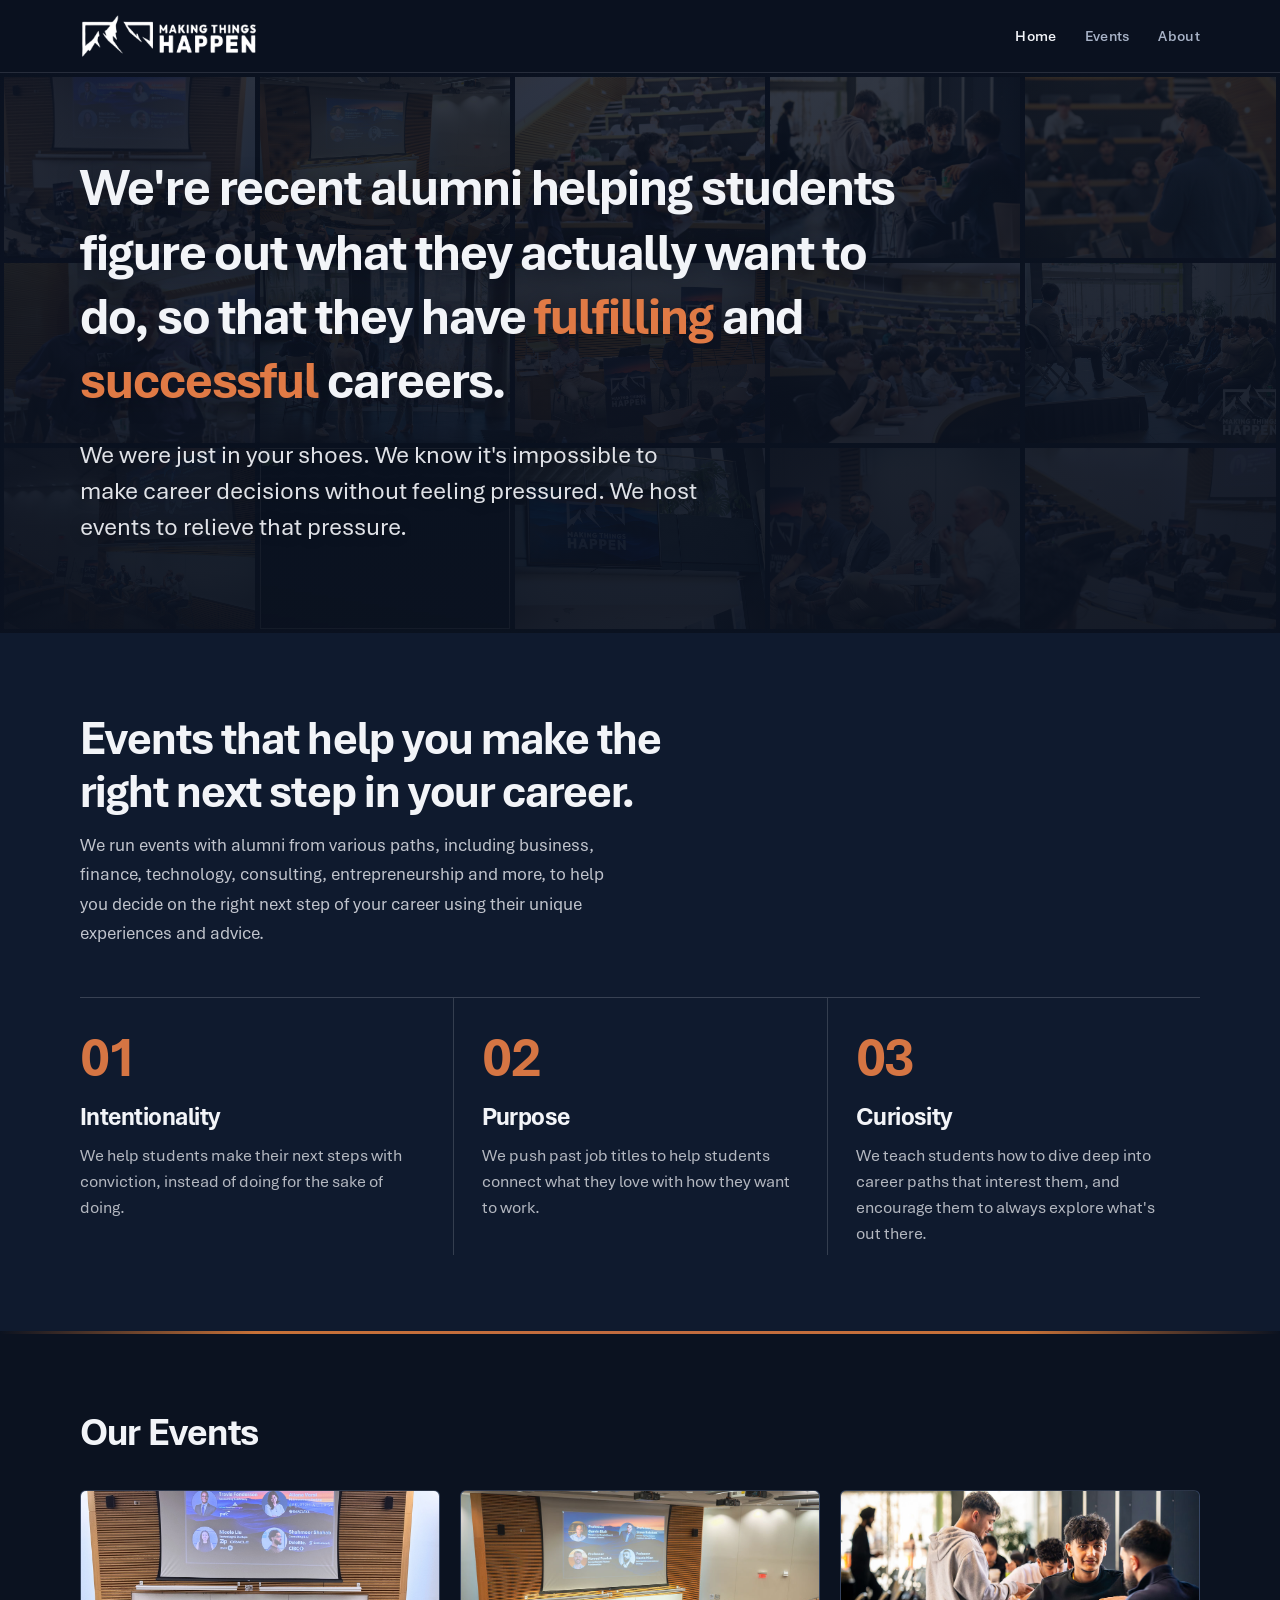
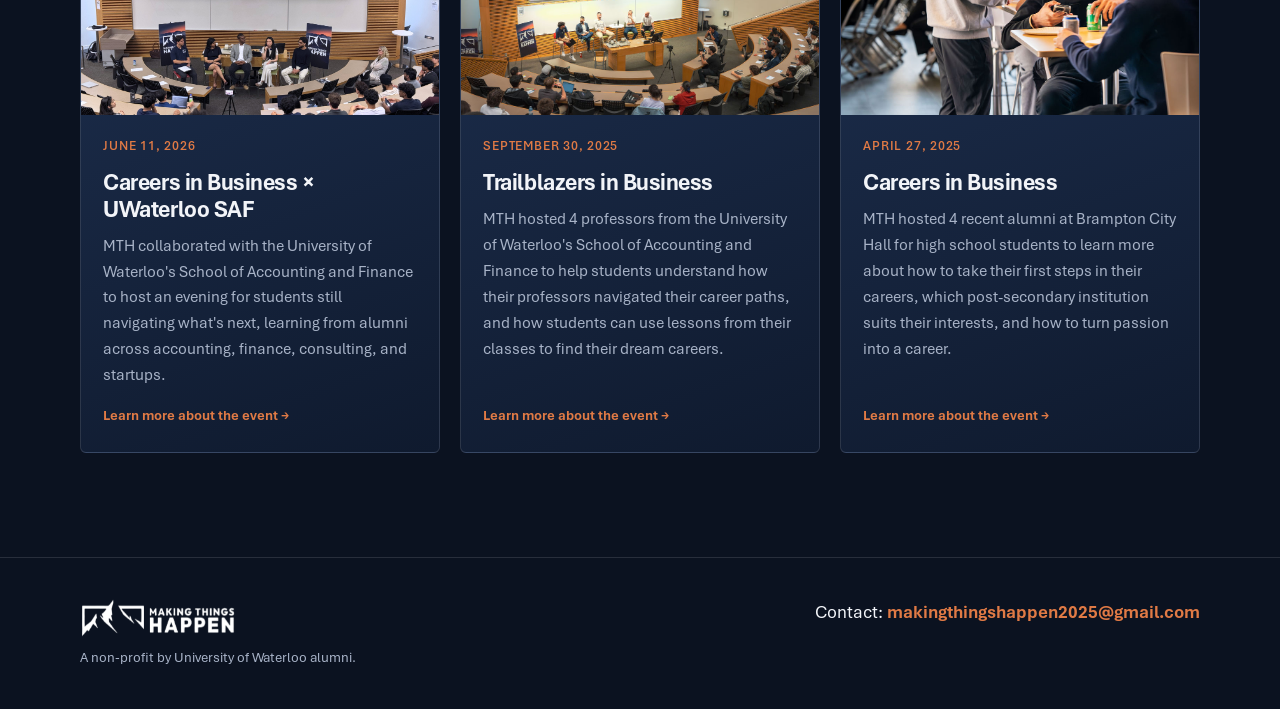
==== commit ca0d3a78: "Added photos" ====
--- a/index.html
+++ b/index.html
@@ -120,38 +120,65 @@
 
           <div class="event-grid">
             <a class="event-tile reveal" href="events/careers-in-business">
-              <span class="event-tile-meta">June 11, 2026</span>
-              <h3>Careers in Business × UWaterloo SAF</h3>
-              <p>
-                MTH collaborated with the University of Waterloo's School of Accounting and
-                Finance to host an evening for students still navigating what's next, learning
-                from alumni across accounting, finance, consulting, and startups.
-              </p>
-              <span class="event-tile-cta">Learn more about the event →</span>
+              <div class="event-tile-media">
+                <img
+                  src="assets/photos/careers-in-business/14.jpg"
+                  alt=""
+                  loading="lazy"
+                />
+              </div>
+              <div class="event-tile-body">
+                <span class="event-tile-meta">June 11, 2026</span>
+                <h3>Careers in Business × UWaterloo SAF</h3>
+                <p>
+                  MTH collaborated with the University of Waterloo's School of Accounting and
+                  Finance to host an evening for students still navigating what's next, learning
+                  from alumni across accounting, finance, consulting, and startups.
+                </p>
+                <span class="event-tile-cta">Learn more about the event →</span>
+              </div>
             </a>
 
             <a class="event-tile reveal" href="events/trailblazers-in-business">
-              <span class="event-tile-meta">September 30, 2025</span>
-              <h3>Trailblazers in Business</h3>
-              <p>
-                MTH hosted 4 professors from the University of Waterloo's School of Accounting
-                and Finance to help students understand how their professors navigated their
-                career paths, and how students can use lessons from their classes to find their
-                dream careers.
-              </p>
-              <span class="event-tile-cta">Learn more about the event →</span>
+              <div class="event-tile-media">
+                <img
+                  src="assets/photos/trailblazers-in-business/DSC09768.jpg"
+                  alt=""
+                  loading="lazy"
+                />
+              </div>
+              <div class="event-tile-body">
+                <span class="event-tile-meta">September 30, 2025</span>
+                <h3>Trailblazers in Business</h3>
+                <p>
+                  MTH hosted 4 professors from the University of Waterloo's School of Accounting
+                  and Finance to help students understand how their professors navigated their
+                  career paths, and how students can use lessons from their classes to find their
+                  dream careers.
+                </p>
+                <span class="event-tile-cta">Learn more about the event →</span>
+              </div>
             </a>
 
             <a class="event-tile reveal" href="events/careers-in-business-brampton">
-              <span class="event-tile-meta">April 27, 2025</span>
-              <h3>Careers in Business</h3>
-              <p>
-                MTH hosted 4 recent alumni at Brampton City Hall for high school students to
-                learn more about how to take their first steps in their careers, which
-                post-secondary institution suits their interests, and how to turn passion into
-                a career.
-              </p>
-              <span class="event-tile-cta">Learn more about the event →</span>
+              <div class="event-tile-media">
+                <img
+                  src="assets/photos/careers-in-business-brampton/MFM04127-Enhanced-NR.jpg"
+                  alt=""
+                  loading="lazy"
+                />
+              </div>
+              <div class="event-tile-body">
+                <span class="event-tile-meta">April 27, 2025</span>
+                <h3>Careers in Business</h3>
+                <p>
+                  MTH hosted 4 recent alumni at Brampton City Hall for high school students to
+                  learn more about how to take their first steps in their careers, which
+                  post-secondary institution suits their interests, and how to turn passion into
+                  a career.
+                </p>
+                <span class="event-tile-cta">Learn more about the event →</span>
+              </div>
             </a>
           </div>
         </div>
--- a/css/styles.css
+++ b/css/styles.css
@@ -588,8 +588,8 @@
 .event-tile {
   display: flex;
   flex-direction: column;
-  min-height: 16rem;
-  padding: 1.5rem;
+  padding: 0;
+  overflow: hidden;
   background: linear-gradient(160deg, var(--blue-soft) 0%, var(--navy) 100%);
   border: 1px solid var(--border);
   border-radius: 6px;
@@ -602,6 +602,31 @@
   color: var(--text);
   border-color: rgba(224, 122, 69, 0.45);
   transform: translateY(-3px);
+}
+
+.event-tile-media {
+  aspect-ratio: 16 / 10;
+  overflow: hidden;
+  background: var(--navy-deep);
+}
+
+.event-tile-media img {
+  width: 100%;
+  height: 100%;
+  object-fit: cover;
+  display: block;
+  transition: transform 0.45s var(--ease);
+}
+
+.event-tile:hover .event-tile-media img {
+  transform: scale(1.04);
+}
+
+.event-tile-body {
+  display: flex;
+  flex-direction: column;
+  flex: 1;
+  padding: 1.35rem 1.4rem 1.5rem;
 }
 
 .event-tile.is-placeholder {
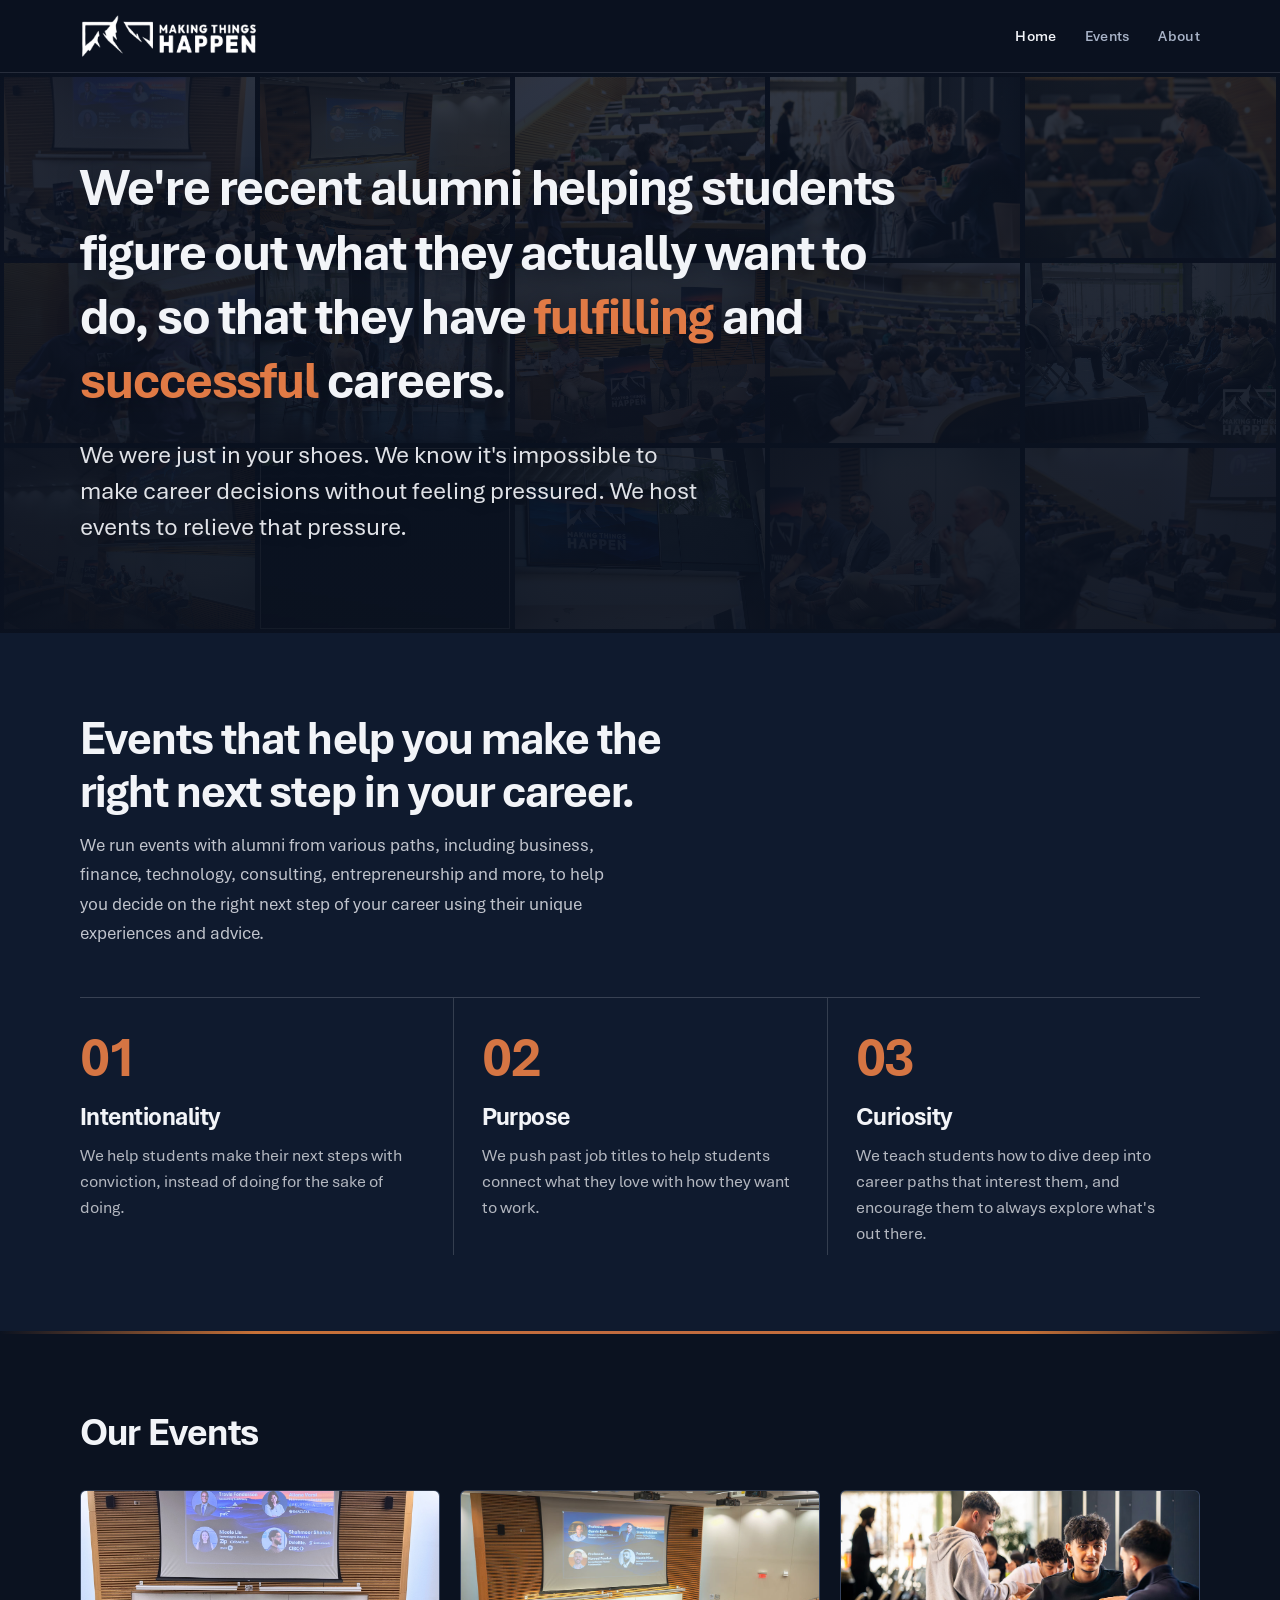
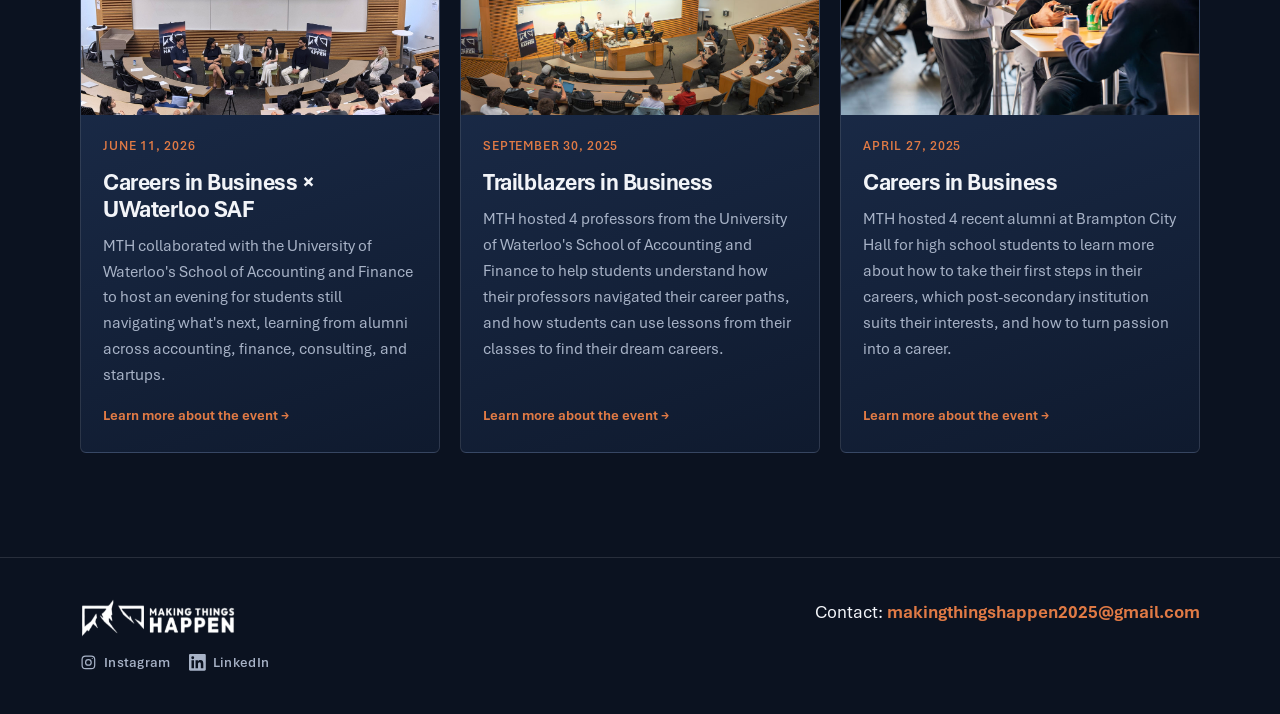
==== commit 97e08794: "added links" ====
--- a/index.html
+++ b/index.html
@@ -14,7 +14,7 @@
   <body>
     <header class="site-header">
       <div class="container nav">
-        <a class="logo" href="./">
+        <a class="logo" href="/">
           <img
             class="logo-img"
             src="assets/logos/MTH/mth-logo-horizontal.png"
@@ -27,9 +27,9 @@
           <span></span><span></span><span></span>
         </button>
         <ul class="nav-links">
-          <li><a href="./" aria-current="page">Home</a></li>
-          <li><a href="events">Events</a></li>
-          <li><a href="about">About</a></li>
+          <li><a href="/" aria-current="page">Home</a></li>
+          <li><a href="/events">Events</a></li>
+          <li><a href="/about">About</a></li>
         </ul>
       </div>
     </header>
@@ -119,7 +119,7 @@
           </div>
 
           <div class="event-grid">
-            <a class="event-tile reveal" href="events/careers-in-business">
+            <a class="event-tile reveal" href="/events/careers-in-business">
               <div class="event-tile-media">
                 <img
                   src="assets/photos/careers-in-business/14.jpg"
@@ -139,7 +139,7 @@
               </div>
             </a>
 
-            <a class="event-tile reveal" href="events/trailblazers-in-business">
+            <a class="event-tile reveal" href="/events/trailblazers-in-business">
               <div class="event-tile-media">
                 <img
                   src="assets/photos/trailblazers-in-business/DSC09768.jpg"
@@ -160,7 +160,7 @@
               </div>
             </a>
 
-            <a class="event-tile reveal" href="events/careers-in-business-brampton">
+            <a class="event-tile reveal" href="/events/careers-in-business-brampton">
               <div class="event-tile-media">
                 <img
                   src="assets/photos/careers-in-business-brampton/MFM04127-Enhanced-NR.jpg"
@@ -188,7 +188,7 @@
     <footer class="site-footer">
       <div class="container footer-inner">
         <div class="footer-brand">
-          <a class="logo" href="./">
+          <a class="logo" href="/">
             <img
               class="logo-img"
               src="assets/logos/MTH/mth-logo-horizontal.png"
@@ -198,7 +198,30 @@
             />
           </a>
           <!-- PLACEHOLDER – REVIEW: footer tagline -->
-          <p class="footer-copy">A non-profit by University of Waterloo alumni.</p>
+          <nav class="footer-social" aria-label="Social">
+            <a
+              href="https://www.instagram.com/makingthingshappen.mth/"
+              target="_blank"
+              rel="noopener noreferrer"
+            >
+              <svg viewBox="0 0 24 24" aria-hidden="true" fill="none" stroke="currentColor" stroke-width="1.75">
+                <rect x="3" y="3" width="18" height="18" rx="5" />
+                <circle cx="12" cy="12" r="4" />
+                <circle cx="17.5" cy="6.5" r="0.8" fill="currentColor" stroke="none" />
+              </svg>
+              <span>Instagram</span>
+            </a>
+            <a
+              href="https://www.linkedin.com/company/makingthingshappen-mth/"
+              target="_blank"
+              rel="noopener noreferrer"
+            >
+              <svg viewBox="0 0 24 24" aria-hidden="true" fill="currentColor">
+                <path d="M20.45 20.45h-3.56v-5.57c0-1.33-.02-3.04-1.85-3.04-1.85 0-2.14 1.45-2.14 2.94v5.67H9.35V9h3.41v1.56h.05c.48-.9 1.64-1.85 3.37-1.85 3.6 0 4.27 2.37 4.27 5.46v6.28zM5.34 7.43a2.06 2.06 0 1 1 0-4.12 2.06 2.06 0 0 1 0 4.12zM7.12 20.45H3.56V9h3.56v11.45zM22.23 0H1.77C.79 0 0 .77 0 1.73v20.54C0 23.23.79 24 1.77 24h20.45c.98 0 1.78-.77 1.78-1.73V1.73C24 .77 23.2 0 22.23 0z"/>
+              </svg>
+              <span>LinkedIn</span>
+            </a>
+          </nav>
         </div>
         <p class="footer-contact">
           Contact:
--- a/css/styles.css
+++ b/css/styles.css
@@ -911,13 +911,36 @@
 .footer-brand {
   display: flex;
   flex-direction: column;
-  gap: 0.5rem;
-}
-
-.footer-copy {
+  gap: 0.85rem;
+}
+
+.footer-social {
+  display: flex;
+  flex-wrap: wrap;
+  align-items: center;
+  gap: 0.65rem 1.15rem;
+}
+
+.footer-social a {
+  display: inline-flex;
+  align-items: center;
+  gap: 0.45rem;
   color: var(--text-muted);
-  font-size: 0.9rem;
-  margin: 0;
+  text-decoration: none;
+  font-size: 0.88rem;
+  font-weight: 600;
+  letter-spacing: 0.02em;
+  transition: color 0.2s var(--ease);
+}
+
+.footer-social a:hover {
+  color: var(--accent);
+}
+
+.footer-social svg {
+  width: 1.05rem;
+  height: 1.05rem;
+  flex-shrink: 0;
 }
 
 .footer-contact a {
